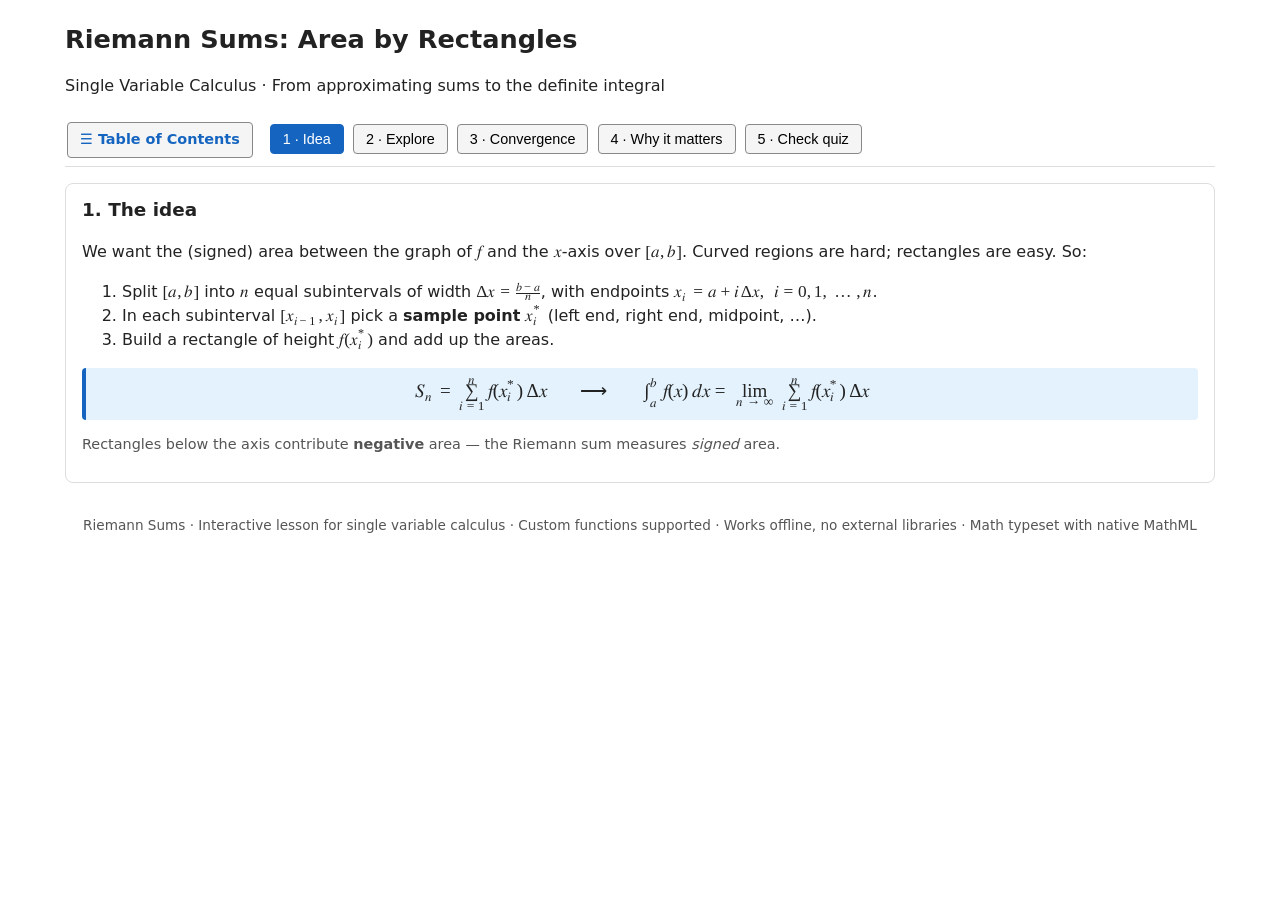
==== RiemannSumV4.html @ b4cc2cf3 "Add files via upload" ====
<!DOCTYPE html>
<html lang="en">
<head>
<meta charset="UTF-8">
<meta name="viewport" content="width=device-width, initial-scale=1">
<title>Riemann Sums – Interactive Lesson</title>
<link rel="stylesheet" href="common.css">
<style>
  /* tab panels */
  section { display: none; }
  section.active { display: block; }
  .grid2 { display: grid; grid-template-columns: 1fr 300px; gap: 16px; }
  @media (max-width: 860px) { .grid2 { grid-template-columns: 1fr; } }
  canvas { width: 100%; display: block; border: 1px solid var(--border); border-radius: 6px; background: #fff; }
  #plot { height: 420px; cursor: crosshair; }
  #conv { height: 280px; }
  .ctl { margin-bottom: 10px; }
  .ctl label { display: block; font-size: 0.85rem; color: var(--muted); margin-bottom: 2px; }
  .ctl input[type=number] { width: 80px; }
  .ctl input[type=range] { width: 100%; }
  .methods label { display: block; font-size: 0.92rem; color: var(--ink); cursor: pointer; }
  table.read { width: 100%; border-collapse: collapse; font-size: 0.92rem; }
  table.read td { padding: 3px 4px; border-bottom: 1px solid #eee; }
  table.read td:last-child { text-align: right; font-family: ui-monospace, Consolas, monospace; }
  .big { font-size: 1.15rem; font-weight: bold; color: var(--accent); }
  #sigma { background: var(--soft); border: 1px dashed var(--border); border-radius: 6px;
           padding: 8px 10px; overflow-x: auto; white-space: nowrap; }
  #sigma div { margin: 4px 0; }
  #sigma .res { color: var(--accent); }
  #tip { position: fixed; pointer-events: none; background: #222; color: #fff; font-size: 0.8rem;
         padding: 5px 8px; border-radius: 4px; display: none; z-index: 20; line-height: 1.35; }
  .formula { background: var(--accent-soft); border-left: 4px solid var(--accent); padding: 10px 12px;
             border-radius: 4px; margin: 8px 0; font-size: 1.1rem; text-align: center; overflow-x: auto; }
  .apps { display: grid; grid-template-columns: repeat(auto-fit, minmax(220px, 1fr)); gap: 10px; }
  .apps div { background: var(--soft); border: 1px solid var(--border); border-radius: 6px; padding: 8px 10px; font-size: 0.92rem; }
  .q { border: 1px solid var(--border); border-radius: 6px; padding: 10px 12px; margin-bottom: 10px; }
  .q p.stem { margin: 0 0 6px; font-weight: 600; }
  .q label { display: block; padding: 4px 6px; border-radius: 4px; cursor: pointer; }
  .q label:hover { background: var(--soft); }
  .q label.right { background: #e8f5e9; }
  .q label.wrong { background: #ffebee; }
  .fb { margin-top: 6px; font-size: 0.9rem; display: none; }
  #score { font-size: 1.1rem; font-weight: bold; }
  .task { background: var(--highlight); padding: 6px 10px; border-radius: 4px; font-size: 0.92rem; margin: 6px 0; }
  .explain { margin-top: 6px; }
  .explain summary { cursor: pointer; color: var(--accent); font-weight: 600; font-size: 0.88rem; }
  .explain[open] { background: #fff; border: 1px solid var(--border); border-radius: 4px; padding: 6px 10px; }
  .explain p { margin: 6px 0; }
  table.mini { border-collapse: collapse; margin: 4px 0; font-size: 0.88rem; }
  table.mini th, table.mini td { border: 1px solid var(--border); padding: 3px 10px; text-align: center; }
  .custom { margin-top: 8px; padding: 8px; border: 1px solid var(--border); border-radius: 6px; background: var(--soft); }
  .custom[hidden] { display: none; }
  .custom .row { display: flex; gap: 6px; }
  #cexpr { flex: 1; min-width: 0; font-family: ui-monospace, Consolas, monospace; font-size: 0.95rem; padding: 4px 6px; }
  .cprev { min-height: 1.8em; margin: 6px 0; overflow-x: auto; }
  .cprev.error { font-size: 0.85rem; }
  .chips { font-size: 0.8rem; color: var(--muted); }
  .chips button { font-size: 0.75rem; padding: 1px 6px; margin: 2px 1px; font-family: ui-monospace, Consolas, monospace; }
  .chelp { font-size: 0.82rem; margin-top: 6px; }
  .chelp summary { cursor: pointer; color: var(--accent); }
  .chelp code { background: #fff; border: 1px solid var(--border); border-radius: 3px; padding: 0 3px; }
  .problem { font-size: 1.02rem; padding: 8px 12px; background: var(--soft); border: 1px solid var(--border); border-radius: 6px; }
  .key { border-left: 5px solid var(--good); background: #f1f8e9; padding: 10px 14px; border-radius: 6px; margin: 10px 0; }
  table.data { border-collapse: collapse; margin: 8px 0; }
  table.data th, table.data td { border: 1px solid var(--border); padding: 4px 12px; text-align: center; }
  table.data th { background: #f5f5f5; font-weight: normal; color: var(--muted); }
  ol.tight li { margin: 6px 0; }
</style>
</head>
<body>

<header>
  <h1>Riemann Sums: Area by Rectangles</h1>
  <p>Single Variable Calculus · From approximating sums to the definite integral</p>
</header>
<nav>
  <a class="toc" href="index.html">☰ Table of Contents</a>
  <button class="active" data-t="idea">1 · Idea</button>
  <button data-t="explore">2 · Explore</button>
  <button data-t="converge">3 · Convergence</button>
  <button data-t="apps">4 · Why it matters</button>
  <button data-t="quiz">5 · Check quiz</button>
</nav>
<main>

<section id="idea" class="active">
  <h2>1. The idea</h2>
  <p>We want the (signed) area between the graph of <math><mi>f</mi></math> and the <math><mi>x</mi></math>-axis over
     <math><mo>[</mo><mi>a</mi><mo>,</mo><mi>b</mi><mo>]</mo></math>.
     Curved regions are hard; rectangles are easy. So:</p>
  <ol>
    <li>Split <math><mo>[</mo><mi>a</mi><mo>,</mo><mi>b</mi><mo>]</mo></math> into <math><mi>n</mi></math> equal subintervals of width
        <math><mi mathvariant="normal">Δ</mi><mi>x</mi><mo>=</mo><mfrac><mrow><mi>b</mi><mo>−</mo><mi>a</mi></mrow><mi>n</mi></mfrac></math>,
        with endpoints
        <math><msub><mi>x</mi><mi>i</mi></msub><mo>=</mo><mi>a</mi><mo>+</mo><mi>i</mi><mspace width="0.1em"/><mi mathvariant="normal">Δ</mi><mi>x</mi><mo>,</mo><mspace width="0.4em"/><mi>i</mi><mo>=</mo><mn>0</mn><mo>,</mo><mn>1</mn><mo>,</mo><mo>…</mo><mo>,</mo><mi>n</mi></math>.</li>
    <li>In each subinterval <math><mo>[</mo><msub><mi>x</mi><mrow><mi>i</mi><mo>−</mo><mn>1</mn></mrow></msub><mo>,</mo><msub><mi>x</mi><mi>i</mi></msub><mo>]</mo></math>
        pick a <b>sample point</b> <math><msubsup><mi>x</mi><mi>i</mi><mo>*</mo></msubsup></math> (left end, right end, midpoint, …).</li>
    <li>Build a rectangle of height <math><mi>f</mi><mo stretchy="false">(</mo><msubsup><mi>x</mi><mi>i</mi><mo>*</mo></msubsup><mo stretchy="false">)</mo></math> and add up the areas.</li>
  </ol>
  <div class="formula">
    <math displaystyle="true">
      <msub><mi>S</mi><mi>n</mi></msub><mo>=</mo>
      <munderover><mo>∑</mo><mrow><mi>i</mi><mo>=</mo><mn>1</mn></mrow><mi>n</mi></munderover>
      <mi>f</mi><mo stretchy="false">(</mo><msubsup><mi>x</mi><mi>i</mi><mo>*</mo></msubsup><mo stretchy="false">)</mo><mspace width="0.17em"/><mi mathvariant="normal">Δ</mi><mi>x</mi>
      <mspace width="1.5em"/><mo>⟶</mo><mspace width="1.5em"/>
      <msubsup><mo>∫</mo><mi>a</mi><mi>b</mi></msubsup><mi>f</mi><mo stretchy="false">(</mo><mi>x</mi><mo stretchy="false">)</mo><mspace width="0.17em"/><mi>d</mi><mi>x</mi>
      <mo>=</mo>
      <munder><mo movablelimits="false">lim</mo><mrow><mi>n</mi><mo>→</mo><mi>∞</mi></mrow></munder>
      <munderover><mo>∑</mo><mrow><mi>i</mi><mo>=</mo><mn>1</mn></mrow><mi>n</mi></munderover>
      <mi>f</mi><mo stretchy="false">(</mo><msubsup><mi>x</mi><mi>i</mi><mo>*</mo></msubsup><mo stretchy="false">)</mo><mspace width="0.17em"/><mi mathvariant="normal">Δ</mi><mi>x</mi>
    </math>
  </div>
  <p class="hint">Rectangles below the axis contribute <b>negative</b> area — the Riemann sum measures <i>signed</i> area.</p>
</section>

<section id="explore">
  <h2>2. Explore</h2>
  <div class="grid2">
    <div>
      <canvas id="plot"></canvas>
      <div class="legend" style="margin-top:6px">
        <span><i class="swatch" style="background:rgba(21,101,192,.35)"></i>positive contribution</span>
        <span><i class="swatch" style="background:rgba(198,40,40,.35)"></i>negative contribution</span>
        <span><i class="swatch" style="background:#6a1b9a;border-radius:50%"></i>sample point <math><msubsup><mi>x</mi><mi>i</mi><mo>*</mo></msubsup></math></span>
        <span class="hint">Hover a rectangle for its details.</span>
      </div>
      <h3>Sum written out</h3>
      <div id="sigma"></div>
    </div>
    <div>
      <div class="ctl">
        <label>Function</label>
        <select id="fn" style="width:100%"></select>
        <div id="custombox" class="custom" hidden>
          <label for="cexpr">Type <math><mi>f</mi><mo stretchy="false">(</mo><mi>x</mi><mo stretchy="false">)</mo></math>, then press Enter or Plot</label>
          <div class="row"><input id="cexpr" type="text" value="e^(-x^2)" spellcheck="false" autocomplete="off"><button id="capply" class="primary">Plot</button></div>
          <div id="cprev" class="cprev"></div>
          <div class="chips">Examples:
            <button data-e="e^(-x^2)">e^(-x^2)</button><button data-e="x sin(x)">x sin(x)</button><button data-e="1/(1+x^2)">1/(1+x^2)</button>
            <button data-e="sqrt(1+x^3)">sqrt(1+x^3)</button><button data-e="|x-1|">|x-1|</button><button data-e="sin(5x)">sin(5x)</button><button data-e="ln(x)">ln(x)</button>
          </div>
          <details class="chelp"><summary>What can I type?</summary>
            <p>Operations <code>+ - * / ^</code> and brackets. Multiplication can be implied: <code>2x</code>, <code>3sin(x)</code>, <code>(x+1)(x-1)</code>.</p>
            <p>Functions (always with brackets): <code>sin cos tan sec csc cot asin acos atan sinh cosh tanh exp sqrt cbrt abs</code>,
               <code>ln</code> (natural log), <code>log</code> (base 10). <code>|x|</code> also works. Constants <code>pi</code> and <code>e</code>.</p>
            <p>For a custom function the exact value is replaced by a high-accuracy <b>numerical reference</b>. For <code>e^(-x^2)</code> no antiderivative formula exists at all, which is exactly when numerical sums are essential.</p>
          </details>
        </div>
      </div>
      <div class="ctl" style="display:flex;gap:10px">
        <div><label><math><mi>a</mi></math></label><input type="number" id="a" step="0.5"></div>
        <div><label><math><mi>b</mi></math></label><input type="number" id="b" step="0.5"></div>
      </div>
      <div class="ctl">
        <label>Number of subintervals <math><mi>n</mi><mo>=</mo></math> <b id="nval">4</b></label>
        <input type="range" id="n" min="1" max="100" value="4">
        <div>
          <button id="nminus">−1</button><button id="nplus">+1</button>
          <button id="ndouble">×2</button><button id="anim" class="primary">▶ Animate</button>
        </div>
      </div>
      <div class="ctl methods">
        <label style="color:var(--muted);font-size:.85rem">Sample point rule</label>
        <label><input type="radio" name="m" value="L" checked> Left endpoint (<math><msub><mi>L</mi><mi>n</mi></msub></math>)</label>
        <label><input type="radio" name="m" value="R"> Right endpoint (<math><msub><mi>R</mi><mi>n</mi></msub></math>)</label>
        <label><input type="radio" name="m" value="M"> Midpoint (<math><msub><mi>M</mi><mi>n</mi></msub></math>)</label>
        <label><input type="radio" name="m" value="rand"> Random point <button id="reroll" style="font-size:.75rem;padding:1px 6px">re-roll</button></label>
        <label><input type="radio" name="m" value="T"> Trapezoid (<math><msub><mi>T</mi><mi>n</mi></msub></math>)</label>
      </div>
      <table class="read">
        <tr><td><math><mi mathvariant="normal">Δ</mi><mi>x</mi></math></td><td id="rdx"></td></tr>
        <tr><td>Riemann sum <math><msub><mi>S</mi><mi>n</mi></msub></math></td><td id="rs" class="big"></td></tr>
        <tr><td id="lex">Exact <math><msubsup><mo>∫</mo><mi>a</mi><mi>b</mi></msubsup><mi>f</mi><mo stretchy="false">(</mo><mi>x</mi><mo stretchy="false">)</mo><mspace width="0.17em"/><mi>d</mi><mi>x</mi></math></td><td id="rex"></td></tr>
        <tr><td id="lerr">Error <math><msub><mi>S</mi><mi>n</mi></msub><mo>−</mo><mtext>exact</mtext></math></td><td id="rerr"></td></tr>
        <tr><td>Relative error</td><td id="rrel"></td></tr>
      </table>
      <p id="warn" class="error" style="font-size:.85rem"></p>
      <p id="dwarn" style="font-size:.85rem;color:var(--bad)"></p>
    </div>
  </div>
  <h3>Try these <button id="toggleEx" style="font-size:.8rem;margin-left:8px">Show all explanations</button></h3>
  <p class="hint">Try each one in the explorer first, then open the explanation to check your reasoning.</p>
  <div class="task">① <math><mi>f</mi><mo stretchy="false">(</mo><mi>x</mi><mo stretchy="false">)</mo><mo>=</mo><msup><mi>x</mi><mn>2</mn></msup></math> on
    <math><mo>[</mo><mn>0</mn><mo>,</mo><mn>2</mn><mo>]</mo></math>: compare
    <math><msub><mi>L</mi><mn>4</mn></msub></math> and <math><msub><mi>R</mi><mn>4</mn></msub></math>.
    Which overestimates? Why does it depend on <math><mi>f</mi></math> being increasing?
    <details class="explain"><summary>Show explanation</summary>
      <p>With <math><mi mathvariant="normal">Δ</mi><mi>x</mi><mo>=</mo><mn>0.5</mn></math>:
        <math><msub><mi>L</mi><mn>4</mn></msub><mo>=</mo><mn>0.5</mn><mo>·</mo><mo stretchy="false">(</mo><mn>0</mn><mo>+</mo><mn>0.25</mn><mo>+</mo><mn>1</mn><mo>+</mo><mn>2.25</mn><mo stretchy="false">)</mo><mo>=</mo><mn>1.75</mn></math> and
        <math><msub><mi>R</mi><mn>4</mn></msub><mo>=</mo><mn>0.5</mn><mo>·</mo><mo stretchy="false">(</mo><mn>0.25</mn><mo>+</mo><mn>1</mn><mo>+</mo><mn>2.25</mn><mo>+</mo><mn>4</mn><mo stretchy="false">)</mo><mo>=</mo><mn>3.75</mn></math>,
        while the exact area is <math><mfrac><mn>8</mn><mn>3</mn></mfrac><mo>≈</mo><mn>2.667</mn></math>.
        So <math><msub><mi>L</mi><mn>4</mn></msub></math> underestimates and <math><msub><mi>R</mi><mn>4</mn></msub></math> overestimates.</p>
      <p>Because <math><mi>f</mi></math> is increasing, the left endpoint gives the <i>smallest</i> value on each subinterval and the right endpoint the <i>largest</i>.
        Every left rectangle lies under the curve and every right rectangle reaches above it. For a decreasing function the roles swap.
        If <math><mi>f</mi></math> goes up and down, neither rule is guaranteed to over- or underestimate.</p>
    </details>
  </div>
  <div class="task">② Switch to <math><mi>sin</mi><mo>⁡</mo><mspace width="0.17em"/><mi>x</mi></math> on
    <math><mo>[</mo><mn>0</mn><mo>,</mo><mn>2</mn><mi>π</mi><mo>]</mo></math>. Why is the sum so close to 0 even with large rectangles?
    <details class="explain"><summary>Show explanation</summary>
      <p>On <math><mo>[</mo><mn>0</mn><mo>,</mo><mi>π</mi><mo>]</mo></math> the graph is above the axis; on <math><mo>[</mo><mi>π</mi><mo>,</mo><mn>2</mn><mi>π</mi><mo>]</mo></math> it is the mirror image below the axis.
        Each positive (blue) rectangle is matched by a negative (red) rectangle of the same size, so they cancel.</p>
      <p>The sum is (up to rounding) exactly 0 for every <math><mi>n</mi></math>, and so is the exact integral:
        <math><msubsup><mo>∫</mo><mn>0</mn><mrow><mn>2</mn><mi>π</mi></mrow></msubsup><mi>sin</mi><mo>⁡</mo><mspace width="0.17em"/><mi>x</mi><mspace width="0.17em"/><mi>d</mi><mi>x</mi><mo>=</mo><mn>0</mn></math>.
        This is <i>signed</i> area. The total geometric area, counting both humps as positive, is 4.</p>
    </details>
  </div>
  <div class="task">③ Choose any function and note the error at <math><mi>n</mi><mo>=</mo><mn>10</mn></math> and
    <math><mi>n</mi><mo>=</mo><mn>20</mn></math> for Left vs Midpoint. What happens to each error when <math><mi>n</mi></math> doubles?
    <details class="explain"><summary>Show explanation</summary>
      <p>Example with <math><msup><mi>x</mi><mn>2</mn></msup></math> on <math><mo>[</mo><mn>0</mn><mo>,</mo><mn>2</mn><mo>]</mo></math>:</p>
      <table class="mini">
        <tr><th></th><th><math><mi>n</mi><mo>=</mo><mn>10</mn></math></th><th><math><mi>n</mi><mo>=</mo><mn>20</mn></math></th><th>ratio</th></tr>
        <tr><td>Left error</td><td>−0.3867</td><td>−0.1967</td><td>≈ 2</td></tr>
        <tr><td>Midpoint error</td><td>−0.00667</td><td>−0.00167</td><td>≈ 4</td></tr>
      </table>
      <p>Doubling <math><mi>n</mi></math> roughly <b>halves</b> the Left error but <b>quarters</b> the Midpoint error.
        Left/Right errors behave like <math><mfrac><mi>C</mi><mi>n</mi></mfrac></math>; Midpoint errors behave like <math><mfrac><mi>C</mi><msup><mi>n</mi><mn>2</mn></msup></mfrac></math>.
        The midpoint wins because, on each small piece, the part of the rectangle that sits above the curve almost cancels the part that sits below it.
        The <b>Convergence</b> tab shows this as the slopes −1 and −2 on the log–log plot.</p>
    </details>
  </div>
</section>

<section id="converge">
  <h2>3. How fast do the sums converge?</h2>
  <p>Log–log plot of <math><mo>|</mo><msub><mi>S</mi><mi>n</mi></msub><mo>−</mo><mtext>exact</mtext><mo>|</mo></math>
     against <math><mi>n</mi></math> (<math><mi>n</mi><mo>=</mo><mn>1</mn><mo>,</mo><mo>…</mo><mo>,</mo><mn>100</mn></math>) for the current function and interval.
     A straight line of slope <math><mo>−</mo><mi>p</mi></math> means the error behaves like
     <math><mi>C</mi><mo>/</mo><msup><mi>n</mi><mi>p</mi></msup></math>.</p>
  <p class="task">💡 This plot uses the function and interval chosen in the
     <a href="#" id="toExplore">Explore</a> tab. Change them there (e.g. try <math><msqrt><mi>x</mi></msqrt></math> on
     <math><mo>[</mo><mn>0</mn><mo>,</mo><mn>4</mn><mo>]</mo></math> or <math><mi>sin</mi><mo>⁡</mo><mspace width="0.17em"/><mi>x</mi></math> on
     <math><mo>[</mo><mn>0</mn><mo>,</mo><mn>2</mn><mi>π</mi><mo>]</mo></math>), or type your own function with <b>Custom…</b>, and come back to see how the convergence behaviour changes.</p>
  <canvas id="conv"></canvas>
  <div class="legend" style="margin-top:6px">
    <span><i class="swatch" style="background:#1565c0"></i>Left</span>
    <span><i class="swatch" style="background:#ef6c00"></i>Right</span>
    <span><i class="swatch" style="background:#2e7d32"></i>Midpoint</span>
    <span><i class="swatch" style="background:#6a1b9a"></i>Trapezoid</span>
    <span class="hint">Dashed grey line marks your current <math><mi>n</mi></math>.</span>
  </div>
  <p class="hint">Observation: Left/Right errors shrink like <math><mn>1</mn><mo>/</mo><mi>n</mi></math> (double <math><mi>n</mi></math> → error halves);
     Midpoint/Trapezoid shrink like <math><mn>1</mn><mo>/</mo><msup><mi>n</mi><mn>2</mn></msup></math> (double <math><mi>n</mi></math> → error ÷ 4) for smooth functions.
     This is why numerical software never uses plain left sums.</p>
</section>

<section id="apps">
  <h2>4. Why it matters in your field</h2>
  <div class="apps">
    <div><b>Computer science / AI</b><br>Numerical integration in code is literally a Riemann sum loop. Expected values, loss over continuous data, and rendering (light integrated over a pixel) all rely on it.</div>
    <div><b>Architecture &amp; design</b><br>Area of an irregular floor plate or façade from measured offsets: slice into strips, add up strip areas.</div>
    <div><b>Engineering</b><br>Distance from sampled velocity data, work from a force sensor, total energy from a power meter reading every second.</div>
    <div><b>Economics &amp; social sciences</b><br>Consumer surplus, total revenue from a marginal revenue curve, and the Gini coefficient (area under a Lorenz curve).</div>
  </div>

  <h3 style="margin-top:22px">Worked example (engineering): distance from sensor data</h3>
  <p class="problem">A delivery drone's GPS drops out during take-off, but its airspeed sensor logs the speed every 2 seconds.
    Estimate how far the drone travelled in the first 10 seconds, and say how sure you can be.</p>
  <table class="data"><tr><th><math><mi>t</mi></math> (s)</th><td><math><mn>0</mn></math></td><td><math><mn>2</mn></math></td><td><math><mn>4</mn></math></td><td><math><mn>6</mn></math></td><td><math><mn>8</mn></math></td><td><math><mn>10</mn></math></td></tr><tr><th><math><mi>v</mi><mo stretchy="false">(</mo><mi>t</mi><mo stretchy="false">)</mo></math> (m/s)</th><td><math><mn>0</mn></math></td><td><math><mn>6</mn></math></td><td><math><mn>10</mn></math></td><td><math><mn>12</mn></math></td><td><math><mn>13</mn></math></td><td><math><mn>13.5</mn></math></td></tr></table>
  <ol class="tight">
    <li><b>Set up.</b> Distance is the area under the speed graph: <math><mi>d</mi><mo>=</mo><msubsup><mo>∫</mo><mn>0</mn><mn>10</mn></msubsup><mi>v</mi><mo stretchy="false">(</mo><mi>t</mi><mo stretchy="false">)</mo><mspace width="0.17em"/><mi>d</mi><mi>t</mi></math>.
      Units check: <math><mtext>m/s</mtext><mo>×</mo><mtext>s</mtext><mo>=</mo><mtext>m</mtext></math>.
      There is no formula for <math><mi>v</mi></math>, only six readings, so a Riemann sum is the <i>only</i> way to compute it.
      With <math><mi>n</mi><mo>=</mo><mn>5</mn></math> subintervals, <math><mi mathvariant="normal">Δ</mi><mi>t</mi><mo>=</mo><mfrac><mrow><mn>10</mn><mo>−</mo><mn>0</mn></mrow><mn>5</mn></mfrac><mo>=</mo><mn>2</mn><mspace width="0.25em"/><mtext>s</mtext></math>.</li>
    <li><b>Left sum</b> (speed at the start of each 2-second interval):
      <math><msub><mi>L</mi><mn>5</mn></msub><mo>=</mo><mn>2</mn><mo>·</mo><mo stretchy="false">(</mo><mn>0</mn><mo>+</mo><mn>6</mn><mo>+</mo><mn>10</mn><mo>+</mo><mn>12</mn><mo>+</mo><mn>13</mn><mo stretchy="false">)</mo><mo>=</mo><mn>2</mn><mo>·</mo><mn>41</mn><mo>=</mo><mn>82</mn><mspace width="0.25em"/><mtext>m</mtext></math>.</li>
    <li><b>Right sum</b> (speed at the end of each interval):
      <math><msub><mi>R</mi><mn>5</mn></msub><mo>=</mo><mn>2</mn><mo>·</mo><mo stretchy="false">(</mo><mn>6</mn><mo>+</mo><mn>10</mn><mo>+</mo><mn>12</mn><mo>+</mo><mn>13</mn><mo>+</mo><mn>13.5</mn><mo stretchy="false">)</mo><mo>=</mo><mn>2</mn><mo>·</mo><mn>54.5</mn><mo>=</mo><mn>109</mn><mspace width="0.25em"/><mtext>m</mtext></math>.</li>
    <li><b>Trapezoid</b> (the average of the two):
      <math><msub><mi>T</mi><mn>5</mn></msub><mo>=</mo><mfrac><mrow><msub><mi>L</mi><mn>5</mn></msub><mo>+</mo><msub><mi>R</mi><mn>5</mn></msub></mrow><mn>2</mn></mfrac><mo>=</mo><mfrac><mrow><mn>82</mn><mo>+</mo><mn>109</mn></mrow><mn>2</mn></mfrac><mo>=</mo><mn>95.5</mn><mspace width="0.25em"/><mtext>m</mtext></math>.</li>
    <li><b>Interpret.</b> The speed never decreases, so each left rectangle sits under the graph and each right rectangle sits above it
      (task ① in the Explore tab). Therefore <math><mn>82</mn><mspace width="0.25em"/><mtext>m</mtext><mo>≤</mo><mi>d</mi><mo>≤</mo><mn>109</mn><mspace width="0.25em"/><mtext>m</mtext></math> is <b>guaranteed</b>, and the best single estimate is about <b>95.5 m</b>.</li>
  </ol>
  <div class="key"><b>How many readings do you need?</b> For an increasing function, all the middle terms cancel in
    <math><msub><mi>R</mi><mn>5</mn></msub><mo>−</mo><msub><mi>L</mi><mn>5</mn></msub></math>, leaving
    <math><msub><mi>R</mi><mi>n</mi></msub><mo>−</mo><msub><mi>L</mi><mi>n</mi></msub><mo>=</mo><mi mathvariant="normal">Δ</mi><mi>t</mi><mo>·</mo><mrow><mo stretchy="false">[</mo><mi>v</mi><mo stretchy="false">(</mo><mi>b</mi><mo stretchy="false">)</mo><mo>−</mo><mi>v</mi><mo stretchy="false">(</mo><mi>a</mi><mo stretchy="false">)</mo><mo stretchy="false">]</mo></mrow></math>.
    Here the gap is <math><mn>2</mn><mo>·</mo><mo stretchy="false">(</mo><mn>13.5</mn><mo>−</mo><mn>0</mn><mo stretchy="false">)</mo><mo>=</mo><mn>27</mn><mspace width="0.25em"/><mtext>m</mtext></math>.
    Logging every 1 s halves it to 13.5 m. To pin the distance down to within 1 m you need
    <math><mi mathvariant="normal">Δ</mi><mi>t</mi><mo>·</mo><mn>13.5</mn><mo>≤</mo><mn>1</mn></math>, i.e. <math><mi mathvariant="normal">Δ</mi><mi>t</mi><mo>≤</mo><mn>0.074</mn><mspace width="0.25em"/><mtext>s</mtext></math>: about 14 readings per second.
    This is how engineers choose a sensor's sampling rate: decide the accuracy you need, then work backwards to <math><mi mathvariant="normal">Δ</mi><mi>t</mi></math>.</div>
</section>

<section id="quiz">
  <h2>5. Check quiz</h2>
  <p class="hint">Six quick questions. Pick an answer for each, then press <b>Check answers</b>. The concepts stay the same, but the numbers and scenarios change with every <b>New questions</b> or page reload.</p>
  <div id="quizbox"></div>
  <button class="primary" id="check">Check answers</button>
  <button id="reset">Try again</button>
  <button id="newq">New questions</button>
  <span id="score" style="margin-left:10px"></span>
</section>

</main>
<footer>Riemann Sums · Interactive lesson for single variable calculus · Custom functions supported · Works offline, no external libraries · Math typeset with native MathML</footer>
<div id="tip"></div>

<script>
// ---------- MathML helpers ----------
const m    = s => `<math>${s}</math>`;
const md   = s => `<math displaystyle="true">${s}</math>`;
const mi   = s => `<mi>${s}</mi>`;
const mn   = s => `<mn>${s}</mn>`;
const mo   = s => "()[]|".includes(s) ? `<mo stretchy="false">${s}</mo>` : `<mo>${s}</mo>`;
const moS  = s => `<mo>${s}</mo>`;   // stretchy, for brackets around fractions
const row  = (...a) => `<mrow>${a.join("")}</mrow>`;
const sub  = (b, s) => `<msub>${b}${s}</msub>`;
const sup  = (b, s) => `<msup>${b}${s}</msup>`;
const frac = (a, b) => `<mfrac>${a}${b}</mfrac>`;
const sp   = `<mspace width="0.17em"/>`;
const DX   = `<mi mathvariant="normal">Δ</mi><mi>x</mi>`;
const ivl  = (a, b) => row(mo("["), a, mo(","), b, mo("]"));
const integ = (a, b, f) => `<msubsup><mo>∫</mo>${a}${b}</msubsup>${f}${sp}<mi>d</mi><mi>x</mi>`;
const sumTo = top => `<munderover><mo>∑</mo>${row(mi("i"), mo("="), mn(1))}${top}</munderover>`;
const fof  = arg => row(mi("f"), mo("("), arg, mo(")"));

// ---------- Functions ----------
const FUNCS = {
  sq:   { label: "f(x) = x²",        f: x => x*x,            F: x => x**3/3,              a: 0, b: 2 },
  x3:   { label: "f(x) = x³",        f: x => x**3,           F: x => x**4/4,              a: -1, b: 2 },
  cube: { label: "f(x) = x³ − 3x",   f: x => x**3 - 3*x,     F: x => x**4/4 - 1.5*x*x,    a: -1, b: 2.5 },
  sin:  { label: "f(x) = sin x",     f: Math.sin,            F: x => -Math.cos(x),        a: 0, b: +(2*Math.PI).toFixed(4) },
  exp:  { label: "f(x) = eˣ",        f: Math.exp,            F: Math.exp,                 a: 0, b: 1 },
  sqrt: { label: "f(x) = √x",        f: Math.sqrt,           F: x => (2/3)*x**1.5,        a: 0, b: 4, dmin: 0 },
  inv:  { label: "f(x) = 1/x",       f: x => 1/x,            F: Math.log,                 a: 1, b: 4, dmin: 0.05 },
  bump: { label: "f(x) = 4 − x²",    f: x => 4 - x*x,        F: x => 4*x - x**3/3,        a: -2, b: 3 },
  quad: { label: "f(x) = 0.1x² + 0.1x − 0.2", f: x => 0.1*x*x + 0.1*x - 0.2, F: x => 0.1*x**3/3 + 0.05*x*x - 0.2*x, a: -3, b: 2 },
  custom: { label: "Custom… (type your own f)", f: x => NaN, F: null, custom: true, src: "" },
};

// ---------- Custom functions: a small safe parser (no eval) ----------
// Grammar:  expr = term (± term)* ;  term = unary ((*|/|implicit) power)* ;
//           unary = (±) unary | power ;  power = atom (^ unary)? ;  atom = number | x | pi | e | f(expr) | (expr) | |expr|
const FN_IMPL = {
  sin: Math.sin, cos: Math.cos, tan: Math.tan, sec: x => 1/Math.cos(x), csc: x => 1/Math.sin(x), cot: x => Math.cos(x)/Math.sin(x),
  asin: Math.asin, acos: Math.acos, atan: Math.atan, sinh: Math.sinh, cosh: Math.cosh, tanh: Math.tanh,
  sqrt: Math.sqrt, cbrt: Math.cbrt, exp: Math.exp, abs: Math.abs, ln: Math.log, log: Math.log10,
};
const NAMES = [...Object.keys(FN_IMPL), "pi", "x", "e"].sort((p, q) => q.length - p.length);   // longest match first

function tokenize(src) {
  const s = src.toLowerCase().replace(/[−–]/g, "-").replace(/[×·]/g, "*").replace(/÷/g, "/").replace(/\*\*/g, "^").replace(/π/g, "pi");
  const toks = []; let i = 0;
  while (i < s.length) {
    const c = s[i];
    if (/\s/.test(c)) { i++; continue; }
    const num = /^(\d+\.?\d*|\.\d+)/.exec(s.slice(i));
    if (num) { toks.push({ t: "num", v: num[1] }); i += num[1].length; continue; }
    if (/[a-z]/.test(c)) {
      const name = NAMES.find(nm => s.startsWith(nm, i));
      if (!name) throw new Error(`Unknown name “${/^[a-z]+/.exec(s.slice(i))[0]}”. Use x as the variable (see “What can I type?”).`);
      toks.push({ t: "name", v: name }); i += name.length; continue;
    }
    if ("+-*/^()|".includes(c)) { toks.push({ t: c }); i++; continue; }
    if (c === "[" || c === "{") { toks.push({ t: "(" }); i++; continue; }
    if (c === "]" || c === "}") { toks.push({ t: ")" }); i++; continue; }
    throw new Error(`Unexpected character “${c}”.`);
  }
  return toks;
}

function parseExpr(src) {
  const toks = tokenize(src); let p = 0, absDepth = 0;
  if (!toks.length) throw new Error("Type a function of x, e.g. x^2 + 1.");
  const peek = () => toks[p], next = () => toks[p++];
  const stray = k => k.t === ")" ? "There is a “)” without a matching “(”." : `Unexpected “${k.t}”.`;
  const expect = t => { const k = next(); if (!k || k.t !== t) throw new Error(t === ")" ? "Missing a closing bracket “)”." : "Missing a closing bar “|”."); };
  const startsFactor = k => k && (k.t === "num" || k.t === "name" || k.t === "(" || (k.t === "|" && absDepth === 0));
  function expr() { let n = term(); while (peek() && (peek().t === "+" || peek().t === "-")) { const op = next().t; n = { t: "bin", op, a: n, b: term() }; } return n; }
  function term() {
    let n = unary();
    for (;;) {
      const k = peek();
      if (k && (k.t === "*" || k.t === "/")) { next(); n = { t: "bin", op: k.t, a: n, b: unary() }; }
      else if (startsFactor(k)) n = { t: "bin", op: "*", a: n, b: power() };      // implicit: 2x, 3sin(x), (x+1)(x−1)
      else return n;
    }
  }
  function unary() { const k = peek(); if (k && (k.t === "-" || k.t === "+")) { next(); const a = unary(); return k.t === "-" ? { t: "neg", a } : a; } return power(); }
  function power() { const base = atom(); if (peek() && peek().t === "^") { next(); return { t: "bin", op: "^", a: base, b: unary() }; } return base; }
  function atom() {
    const k = next();
    if (!k) throw new Error("The expression ends too early.");
    if (k.t === "num") return { t: "num", v: k.v };
    if (k.t === "(") { const n = expr(); expect(")"); return n; }
    if (k.t === "|") { absDepth++; const n = expr(); absDepth--; expect("|"); return { t: "fn", name: "abs", a: n }; }
    if (k.t === "name") {
      if (k.v === "x") return { t: "x" };
      if (k.v === "pi" || k.v === "e") return { t: "const", v: k.v };
      if (!peek() || peek().t !== "(") throw new Error(`Put brackets after ${k.v}: write ${k.v}(x), not ${k.v} x.`);
      next(); const n = expr(); expect(")"); return { t: "fn", name: k.v, a: n };
    }
    throw new Error(stray(k));
  }
  const tree = expr();
  if (p < toks.length) throw new Error(stray(toks[p]));
  return tree;
}

// real power: allows odd roots of negatives, e.g. x^(1/3), x^(2/3) for x < 0
function rpow(u, v) {
  if (u >= 0 || Number.isInteger(v)) return Math.pow(u, v);
  for (let q = 3; q <= 15; q += 2) { const pp = Math.round(v * q); if (Math.abs(v * q - pp) < 1e-9) return (pp % 2 ? -1 : 1) * Math.pow(-u, v); }
  return NaN;
}
function compile(n) {
  switch (n.t) {
    case "num": { const v = parseFloat(n.v); return () => v; }
    case "x": return x => x;
    case "const": { const v = n.v === "pi" ? Math.PI : Math.E; return () => v; }
    case "neg": { const a = compile(n.a); return x => -a(x); }
    case "fn": { const a = compile(n.a), g = FN_IMPL[n.name]; return x => g(a(x)); }
  }
  const a = compile(n.a), b = compile(n.b);
  switch (n.op) {
    case "+": return x => a(x) + b(x);
    case "-": return x => a(x) - b(x);
    case "*": return x => a(x) * b(x);
    case "/": return x => a(x) / b(x);
    default:  return x => rpow(a(x), b(x));
  }
}

// syntax tree → MathML  (p = precedence: 1 ±, 2 unary −, 3 ×, 3.5 "sin x", 4 power, 5 atomic)
const IT = "<mo>&#x2062;</mo>", par = s => row(moS("("), s, moS(")"));
function toM(n) {
  switch (n.t) {
    case "num": return { s: mn(n.v), p: 5, num: true };
    case "x": return { s: mi("x"), p: 5 };
    case "const": return { s: mi(n.v === "pi" ? "π" : "e"), p: 5 };
    case "neg": { const a = toM(n.a); return { s: mo("−") + (a.p <= 2 ? par(a.s) : a.s), p: 2 }; }
    case "fn": {
      const a = toM(n.a);
      if (n.name === "sqrt") return { s: `<msqrt>${a.s}</msqrt>`, p: 5 };
      if (n.name === "cbrt") return { s: `<mroot>${row(a.s)}${mn(3)}</mroot>`, p: 5 };
      if (n.name === "abs") return { s: row(moS("|"), a.s, moS("|")), p: 5, abs: true };
      if (n.name === "exp") return { s: sup(mi("e"), row(a.s)), p: 4 };
      const head = n.name === "log" ? sub(mi("log"), mn(10)) : mi(n.name);
      const simple = n.a.t === "x" || n.a.t === "num" || n.a.t === "const";
      return { s: row(head, mo("⁡"), simple ? sp + a.s : par(a.s)), p: simple ? 3.5 : 5 };
    }
  }
  const a = toM(n.a), b = toM(n.b);
  if (n.op === "+" || n.op === "-") return { s: a.s + mo(n.op === "-" ? "−" : "+") + (b.p <= 2 ? par(b.s) : b.s), p: 1 };
  if (n.op === "/") return { s: frac(row(a.s), row(b.s)), p: 5, frac: true };
  if (n.op === "^") {
    const bare = ["num", "x", "const"].includes(n.a.t) || a.abs;
    return { s: sup(bare ? a.s : par(a.s), row(b.s)), p: 4, num: n.a.t === "num" };
  }
  if (n.a.t === "neg") return { s: mo("−") + toM({ t: "bin", op: "*", a: n.a.a, b: n.b }).s, p: 2 };   // −2x, not (−2)x
  const as = a.p < 3 ? par(a.s) : a.s, bs = b.p < 3 ? par(b.s) : b.s;
  const dot = (b.num && b.p >= 3) || a.p === 3.5 || (a.frac && b.frac);
  return { s: as + (dot ? mo("·") : IT) + bs, p: 3, num: a.num && a.p >= 3 };
}

// ---------- Exact value, or a numerical reference for custom functions ----------
function refIntegral(f, a, b) {                      // adaptive Simpson on 64 panels, ~10–12 digits for smooth f
  let evals = 0; const cap = 2e6, g = x => { evals++; return f(x); };
  function asr(a, b, fa, fm, fb, whole, eps, depth) {
    const c = (a+b)/2, l = (a+c)/2, r = (c+b)/2, fl = g(l), fr = g(r);
    const left = (c-a)/6*(fa + 4*fl + fm), right = (b-c)/6*(fm + 4*fr + fb), d = left + right - whole;
    if (depth <= 0 || evals > cap || Math.abs(d) <= 15*eps) return left + right + d/15;
    return asr(a, c, fa, fl, fm, left, eps/2, depth-1) + asr(c, b, fm, fr, fb, right, eps/2, depth-1);
  }
  const P = 64, h = (b-a)/P; let s = 0, scale = 0;
  for (let i = 0; i <= P; i++) scale = Math.max(scale, Math.abs(f(a + i*h)));
  const eps = 1e-12 * Math.max(1, scale*(b-a)) / P;
  for (let i = 0; i < P; i++) {
    const x0 = a + i*h, x1 = x0 + h, f0 = g(x0), f1 = g(x1), fm = g((x0+x1)/2);
    s += asr(x0, x1, f0, fm, f1, h/6*(f0 + 4*fm + f1), eps, 40);
  }
  return s;
}
// is f undefined or unbounded somewhere on [a, b]?  (returns {x} or null)
function domainIssue(f, a, b) {
  let M1 = 0, M2 = 0, xAt = a;
  const bad = y => !isFinite(y) || Math.abs(y) > 1e10;
  for (let i = 0; i <= 1000; i++) { const x = a + (b-a)*i/1000, y = f(x); if (bad(y)) return { x }; M1 = Math.max(M1, Math.abs(y)); }
  for (let i = 0; i < 4000; i++) { const x = a + (b-a)*(i+0.37)/4000, y = f(x); if (bad(y)) return { x }; if (Math.abs(y) > M2) { M2 = Math.abs(y); xAt = x; } }
  if (M2 > 2.5*M1 && M2 > 100) return { x: xAt };     // values keep growing as the grid gets finer → vertical asymptote
  return null;
}
let cacheKey = null, cacheVal = NaN, cacheIss = null;
function analyse() {
  const F = FUNCS[state.fn], key = (F.custom ? "c:" + F.src : state.fn) + "|" + state.a + "|" + state.b;
  if (key === cacheKey) return;
  cacheKey = key; cacheIss = domainIssue(F.f, state.a, state.b);
  cacheVal = cacheIss ? NaN : F.F ? F.F(state.b) - F.F(state.a) : refIntegral(F.f, state.a, state.b);
}
const exactVal = () => { analyse(); return cacheVal; };
const issue = () => { analyse(); return cacheIss; };

const $ = id => document.getElementById(id);
const fnSel = $("fn");
for (const k in FUNCS) { const o = document.createElement("option"); o.value = k; o.textContent = FUNCS[k].label; fnSel.appendChild(o); }

let state = { fn: "sq", a: 0, b: 2, n: 4, m: "L" };
let randFrac = [];
function reroll() { randFrac = Array.from({ length: 1000 }, () => Math.random()); }
reroll();

function fmt(v, d = 5) {
  if (!isFinite(v)) return "—";
  if (Math.abs(v) < 1e-12) v = 0;            // hide floating-point noise such as 5.55e-17
  if (v !== 0 && (Math.abs(v) < 1e-4 || Math.abs(v) >= 1e6)) return v.toExponential(3);
  return (+v.toFixed(d)).toString();
}
// number as MathML (proper minus sign, ×10^k for scientific notation)
function mnum(v, d = 4) {
  const t = fmt(v, d);
  if (t === "—") return "<mtext>—</mtext>";
  const neg = t.startsWith("-"), body = neg ? t.slice(1) : t;
  let out;
  if (body.includes("e")) {
    const [man, e] = body.split("e"), k = parseInt(e, 10);
    out = mn(man) + mo("×") + sup(mn(10), k < 0 ? row(mo("−"), mn(-k)) : mn(k));
  } else out = mn(body);
  return neg ? row(mo("−"), out) : row(out);
}
const term = v => v < 0 ? row(mo("("), mnum(v), mo(")")) : mnum(v);

// sample point & height for subinterval i under rule m
function pieceInfo(f, a, dx, i, m) {
  const xl = a + i*dx, xr = xl + dx;
  if (m === "L") return { xs: xl, h: f(xl) };
  if (m === "R") return { xs: xr, h: f(xr) };
  if (m === "M") return { xs: (xl+xr)/2, h: f((xl+xr)/2) };
  if (m === "rand") { const x = xl + randFrac[i % randFrac.length]*dx; return { xs: x, h: f(x) }; }
  return { xs: null, h: (f(xl)+f(xr))/2 }; // trapezoid
}

function riemann(f, a, b, n, m) {
  const dx = (b-a)/n; let s = 0;
  for (let i = 0; i < n; i++) s += pieceInfo(f, a, dx, i, m).h * dx;
  return s;
}

// ---------- Canvas helpers ----------
function setupCanvas(c) {
  const r = window.devicePixelRatio || 1, w = c.clientWidth, h = c.clientHeight;
  c.width = w*r; c.height = h*r;
  const ctx = c.getContext("2d"); ctx.setTransform(r, 0, 0, r, 0, 0);
  return { ctx, w, h };
}
function niceStep(range) {
  const raw = range/8, p = Math.pow(10, Math.floor(Math.log10(raw))), mm = raw/p;
  return (mm < 1.5 ? 1 : mm < 3.5 ? 2 : mm < 7.5 ? 5 : 10) * p;
}

let view = null, rects = [];

function drawPlot() {
  const c = $("plot"), { ctx, w, h } = setupCanvas(c);
  const F = FUNCS[state.fn], f = F.f, { a, b, n, m } = state;
  const pad = 0.12*(b-a);
  let xmin = a - pad, xmax = b + pad;
  if (F.dmin !== undefined) xmin = Math.max(xmin, F.dmin);
  let ymin = 0, ymax = 0;
  const ys = [];
  for (let k = 0; k <= 600; k++) { const y = f(xmin + (xmax-xmin)*k/600); if (isFinite(y) && Math.abs(y) < 1e10) ys.push(y); }
  if (ys.length) {
    ys.sort((p, q) => p - q);
    let lo = ys[0], hi = ys[ys.length-1];
    const q1 = ys[Math.floor(0.03*(ys.length-1))], q2 = ys[Math.ceil(0.97*(ys.length-1))];
    if (q2 > q1 && hi - lo > 15*(q2 - q1)) { lo = q1 - 0.6*(q2-q1); hi = q2 + 0.6*(q2-q1); }   // a spike (asymptote): zoom to the bulk
    ymin = Math.min(0, lo); ymax = Math.max(0, hi);
  }
  const yp = 0.1*(ymax-ymin || 1); ymin -= yp; ymax += yp;
  const L = 44, Rm = 12, T = 12, B = 28;
  const X = x => L + (x-xmin)/(xmax-xmin)*(w-L-Rm);
  const Y = y => T + (ymax-y)/(ymax-ymin)*(h-T-B);
  view = { X, Y, xmin, xmax, L, Rm, w };

  ctx.font = "11px system-ui"; ctx.fillStyle = "#777"; ctx.strokeStyle = "#eee"; ctx.lineWidth = 1;
  const sx = niceStep(xmax-xmin), sy = niceStep(ymax-ymin);
  for (let x = Math.ceil(xmin/sx)*sx; x <= xmax; x += sx) {
    ctx.beginPath(); ctx.moveTo(X(x), T); ctx.lineTo(X(x), h-B); ctx.stroke();
    ctx.textAlign = "center"; ctx.fillText(+x.toFixed(4), X(x), h-B+14);
  }
  for (let y = Math.ceil(ymin/sy)*sy; y <= ymax; y += sy) {
    ctx.beginPath(); ctx.moveTo(L, Y(y)); ctx.lineTo(w-Rm, Y(y)); ctx.stroke();
    ctx.textAlign = "right"; ctx.fillText(+y.toFixed(4), L-4, Y(y)+4);
  }
  ctx.strokeStyle = "#444"; ctx.lineWidth = 1.2;
  ctx.beginPath(); ctx.moveTo(L, Y(0)); ctx.lineTo(w-Rm, Y(0)); ctx.stroke();
  if (xmin <= 0 && xmax >= 0) { ctx.beginPath(); ctx.moveTo(X(0), T); ctx.lineTo(X(0), h-B); ctx.stroke(); }

  ctx.save(); ctx.beginPath(); ctx.rect(L, T, w-L-Rm, h-T-B); ctx.clip();
  const Yc = y => Math.max(-1e4, Math.min(1e4, Y(y)));
  const dx = (b-a)/n; rects = [];
  for (let i = 0; i < n; i++) {
    const xl = a + i*dx, xr = xl + dx, info = pieceInfo(f, a, dx, i, m);
    if (!isFinite(info.h)) { rects.push({ i: i+1, xl, xr, ...info, area: NaN }); continue; }
    const pos = info.h >= 0;
    ctx.fillStyle = pos ? "rgba(21,101,192,.30)" : "rgba(198,40,40,.30)";
    ctx.strokeStyle = pos ? "rgba(21,101,192,.9)" : "rgba(198,40,40,.9)";
    ctx.lineWidth = n > 60 ? 0.5 : 1;
    ctx.beginPath();
    if (m === "T") {
      ctx.moveTo(X(xl), Y(0)); ctx.lineTo(X(xl), Yc(f(xl))); ctx.lineTo(X(xr), Yc(f(xr))); ctx.lineTo(X(xr), Y(0));
    } else {
      ctx.rect(X(xl), Yc(Math.max(0, info.h)), X(xr)-X(xl), Math.abs(Yc(info.h)-Y(0)));
    }
    ctx.closePath(); ctx.fill(); ctx.stroke();
    rects.push({ i: i+1, xl, xr, ...info, area: info.h*dx });
  }

  ctx.strokeStyle = "#222"; ctx.lineWidth = 2.2; ctx.beginPath(); let started = false, prevPy = 0;
  for (let k = 0; k <= 1200; k++) {
    const x = xmin + (xmax-xmin)*k/1200, y = f(x);
    if (!isFinite(y)) { started = false; continue; }
    const py = Yc(y);
    if (started && Math.abs(py - prevPy) > h) started = false;      // vertical asymptote: don't join the two sides
    started ? ctx.lineTo(X(x), py) : ctx.moveTo(X(x), py); started = true; prevPy = py;
  }
  ctx.stroke();

  if (m !== "T" && n <= 60) {
    ctx.fillStyle = "#6a1b9a";
    for (const r of rects) { if (!isFinite(r.h)) continue; ctx.beginPath(); ctx.arc(X(r.xs), Yc(r.h), n > 30 ? 2 : 3.5, 0, 2*Math.PI); ctx.fill(); }
  }
  ctx.restore();
  ctx.fillStyle = "#1565c0"; ctx.font = "italic bold 13px 'Cambria Math', 'STIX Two Math', serif"; ctx.textAlign = "center";
  ctx.fillText("a", X(a), Y(0) - 6 > T ? Y(0) + 14 : T+10);
  ctx.fillText("b", X(b), Y(0) - 6 > T ? Y(0) + 14 : T+10);
}

function drawConv() {
  const c = $("conv"), { ctx, w, h } = setupCanvas(c);
  const F = FUNCS[state.fn], { a, b } = state, exact = exactVal();
  if (!isFinite(exact)) {
    ctx.fillStyle = "#c62828"; ctx.font = "14px system-ui"; ctx.textAlign = "center";
    ctx.fillText("No reference value: f is not defined and bounded on the whole interval [a, b].", w/2, h/2);
    ctx.fillText("Choose a different interval in the Explore tab.", w/2, h/2 + 20);
    return;
  }
  const series = [["L", "#1565c0"], ["R", "#ef6c00"], ["M", "#2e7d32"], ["T", "#6a1b9a"]];
  const N = 100, data = {};
  let emin = Infinity, emax = 0;
  for (const [mm] of series) {
    data[mm] = [];
    for (let n = 1; n <= N; n++) {
      const e = Math.abs(riemann(F.f, a, b, n, mm) - exact);
      const v = Math.max(e, 1e-14); data[mm].push(v);
      if (e > 1e-12) { emin = Math.min(emin, v); emax = Math.max(emax, v); }
    }
  }
  if (!isFinite(emin)) { emin = 1e-12; emax = 1; }
  const lo = Math.floor(Math.log10(emin)), hi = Math.ceil(Math.log10(emax));
  const L = 52, Rm = 12, T = 10, B = 28;
  const X = n => L + Math.log10(n)/2*(w-L-Rm);
  const Y = e => T + (hi - Math.log10(Math.max(e, 10**lo)))/(hi-lo || 1)*(h-T-B);
  ctx.font = "11px system-ui"; ctx.fillStyle = "#777"; ctx.strokeStyle = "#eee";
  for (let p = lo; p <= hi; p++) {
    ctx.beginPath(); ctx.moveTo(L, Y(10**p)); ctx.lineTo(w-Rm, Y(10**p)); ctx.stroke();
    ctx.textAlign = "right"; ctx.fillText("1e" + p, L-4, Y(10**p)+4);
  }
  for (const n of [1, 2, 5, 10, 20, 50, 100]) {
    ctx.beginPath(); ctx.moveTo(X(n), T); ctx.lineTo(X(n), h-B); ctx.stroke();
    ctx.textAlign = "center"; ctx.fillText(n, X(n), h-B+14);
  }
  ctx.fillText("n", w-Rm-6, h-4);
  ctx.setLineDash([4, 4]); ctx.strokeStyle = "#999";
  ctx.beginPath(); ctx.moveTo(X(state.n), T); ctx.lineTo(X(state.n), h-B); ctx.stroke(); ctx.setLineDash([]);
  for (const [mm, col] of series) {
    ctx.strokeStyle = col; ctx.lineWidth = 2; ctx.beginPath();
    data[mm].forEach((e, k) => { const px = X(k+1), py = Y(e); k ? ctx.lineTo(px, py) : ctx.moveTo(px, py); });
    ctx.stroke();
  }
}

function updateReadout() {
  const F = FUNCS[state.fn], { a, b, n, m: rule } = state, dx = (b-a)/n;
  const s = riemann(F.f, a, b, n, rule), ex = exactVal();
  $("rdx").textContent = fmt(dx);
  $("rs").textContent = fmt(s, 6);
  $("rex").textContent = fmt(ex, 6);
  $("rerr").textContent = fmt(s - ex, 6);
  $("rrel").textContent = Math.abs(ex) > 1e-12 ? (100*Math.abs(s-ex)/Math.abs(ex)).toFixed(3) + " %" : "—";
  $("nval").textContent = n;
  const INTab = `<msubsup><mo>∫</mo><mi>a</mi><mi>b</mi></msubsup>` + fof(mi("x")) + sp + mi("d") + mi("x");
  $("lex").innerHTML = F.custom ? `Reference ${m(INTab)} <span class="hint">(numerical)</span>` : `Exact ${m(INTab)}`;
  $("lerr").innerHTML = `Error ${m(sub(mi("S"), mi("n")) + mo("−") + `<mtext>${F.custom ? "ref" : "exact"}</mtext>`)}`;
  const iss = issue();
  $("dwarn").innerHTML = iss ? `⚠ ${m(mi("f"))} is undefined or unbounded near ${m(mi("x") + mo("≈") + mnum(iss.x, 4))} in ${m(ivl(mnum(a), mnum(b)))}. ` +
    `A Riemann sum needs ${m(mi("f"))} to be defined and bounded on the whole interval, so these numbers are not meaningful. Try a smaller interval.` : "";

  // build the sum in MathML
  const name = { L: "L", R: "R", M: "M", rand: "S", T: "T" }[rule];
  const xim1 = sub(mi("x"), row(mi("i"), mo("−"), mn(1)));
  const xi = sub(mi("x"), mi("i"));
  const pt = { L: xim1, R: xi, M: sub(mi("m"), mi("i")), rand: `<msubsup>${mi("x")}${mi("i")}${mo("*")}</msubsup>` }[rule];
  const lhs = sub(mi(name), mn(n)) + mo("=") + sumTo(mn(n));
  const res = `<mrow class="res">${mnum(s, 6)}</mrow>`;
  let lines = [];
  if (rule === "T") lines.push(lhs + frac(mn(1), mn(2)) + mo("[") + fof(xim1) + mo("+") + fof(xi) + mo("]") + sp + DX);
  else lines.push(lhs + fof(pt) + sp + DX);

  if (n <= 6) {
    if (rule === "T") {
      const ys = []; for (let i = 0; i <= n; i++) ys.push(F.f(a + i*dx));
      const inner = ys.map((y, i) => (i === 0 || i === n ? "" : mn(2) + mo("·")) + term(y)).join(mo("+"));
      lines.push(mo("=") + frac(mnum(dx), mn(2)) + mo("·") + mo("[") + inner + mo("]") + mo("=") + res);
    } else {
      const infos = []; for (let i = 0; i < n; i++) infos.push(pieceInfo(F.f, a, dx, i, rule));
      lines.push(mo("=") + mnum(dx) + mo("·") + mo("[") + infos.map(p => fof(mnum(p.xs))).join(mo("+")) + mo("]"));
      lines.push(mo("=") + mnum(dx) + mo("·") + mo("[") + infos.map(p => term(p.h)).join(mo("+")) + mo("]") + mo("=") + res);
    }
    $("sigma").innerHTML = lines.map(l => `<div>${md(l)}</div>`).join("");
  } else {
    $("sigma").innerHTML = `<div>${md(lines[0] + mo("=") + res)} <span class="hint">(terms shown for ${m(row(mi("n"), mo("≤"), mn(6)))})</span></div>`;
  }
}

function render() { drawPlot(); updateReadout(); drawConv(); }

// ---------- Controls ----------
function validate() {
  const F = FUNCS[state.fn]; let a = parseFloat($("a").value), b = parseFloat($("b").value), msg = "";
  if (isNaN(a) || isNaN(b)) return;
  if (F.dmin !== undefined && a < F.dmin) { a = F.dmin; $("a").value = a; msg = `a must be ≥ ${F.dmin} for this function.`; }
  if (b <= a) { msg = "Need b > a."; $("warn").textContent = msg; return; }
  $("warn").textContent = msg;
  state.a = a; state.b = b; render();
}
function setN(n) { state.n = Math.max(1, Math.min(100, n)); $("n").value = state.n; render(); }
function loadFn(k) {
  state.fn = k; $("warn").textContent = "";
  $("custombox").hidden = k !== "custom";
  if (k === "custom") { applyCustom(); $("cexpr").focus(); return; }     // keep the current interval
  state.a = FUNCS[k].a; state.b = FUNCS[k].b; $("a").value = state.a; $("b").value = state.b; render();
}

fnSel.onchange = () => loadFn(fnSel.value);

// ---------- Custom function box ----------
function previewCustom() {
  try {
    const tree = parseExpr($("cexpr").value);
    $("cprev").innerHTML = md(row(fof(mi("x")), mo("="), toM(tree).s));
    $("cprev").className = "cprev";
    return tree;
  } catch (err) {
    $("cprev").textContent = err.message;
    $("cprev").className = "cprev error";
    return null;
  }
}
function applyCustom() {
  const tree = previewCustom();
  if (tree) {
    const C = FUNCS.custom;
    C.f = compile(tree); C.src = $("cexpr").value.trim();
  }
  if (state.fn === "custom") render();
}
$("cexpr").oninput = previewCustom;
$("cexpr").onkeydown = e => { if (e.key === "Enter") { e.preventDefault(); applyCustom(); } };
$("capply").onclick = applyCustom;
document.querySelectorAll("#custombox .chips button").forEach(btn => btn.onclick = () => { $("cexpr").value = btn.dataset.e; applyCustom(); });
$("a").onchange = validate; $("b").onchange = validate;
$("n").oninput = () => setN(+$("n").value);
$("nminus").onclick = () => setN(state.n - 1);
$("nplus").onclick = () => setN(state.n + 1);
$("ndouble").onclick = () => setN(state.n * 2);
$("reroll").onclick = e => { e.preventDefault(); reroll(); render(); };
document.querySelectorAll("input[name=m]").forEach(r => r.onchange = () => { state.m = r.value; render(); });

let timer = null;
$("anim").onclick = () => {
  if (timer) { clearInterval(timer); timer = null; $("anim").textContent = "▶ Animate"; return; }
  setN(1); $("anim").textContent = "■ Stop";
  timer = setInterval(() => {
    if (state.n >= 100) { clearInterval(timer); timer = null; $("anim").textContent = "▶ Animate"; return; }
    setN(state.n < 20 ? state.n + 1 : state.n + 4);
  }, 140);
};

// hover tooltip (plain text on dark background)
const tip = $("tip");
$("plot").addEventListener("mousemove", e => {
  if (!view) return;
  const r = e.target.getBoundingClientRect(), px = e.clientX - r.left;
  const x = view.xmin + (px - view.L)/(view.w - view.L - view.Rm)*(view.xmax - view.xmin);
  const R = rects.find(q => x >= q.xl && x < q.xr);
  if (!R) { tip.style.display = "none"; return; }
  tip.innerHTML = `Subinterval ${R.i}: [${fmt(R.xl, 4)}, ${fmt(R.xr, 4)}]<br>` +
    (state.m === "T" ? `avg height = ${fmt(R.h, 4)}` : `x<sub>${R.i}</sub>* = ${fmt(R.xs, 4)}, f = ${fmt(R.h, 4)}`) +
    `<br>area = ${fmt(R.area, 5)}`;
  tip.style.display = "block"; tip.style.left = (e.clientX + 14) + "px"; tip.style.top = (e.clientY + 10) + "px";
});
$("plot").addEventListener("mouseleave", () => tip.style.display = "none");
window.addEventListener("resize", render);

// ---------- Tabs ----------
document.querySelectorAll("nav button[data-t]").forEach(btn => btn.onclick = () => {
  document.querySelectorAll("nav button[data-t]").forEach(x => x.classList.remove("active"));
  btn.classList.add("active");
  document.querySelectorAll("main > section").forEach(s => s.classList.remove("active"));
  $(btn.dataset.t).classList.add("active");
  tip.style.display = "none";
  render();   // canvases have zero size while hidden, so redraw once visible
  window.scrollTo({ top: 0 });
});
$("toExplore").onclick = e => { e.preventDefault(); document.querySelector('nav button[data-t="explore"]').click(); };

$("a").value = state.a; $("b").value = state.b;
render();

// ---------- Quiz: each question is a generator (same concept, fresh numbers) ----------
const Ln = sub(mi("L"), mi("n")), Rn = sub(mi("R"), mi("n"));
const INT = integ(mi("a"), mi("b"), row(mi("f"), mo("("), mi("x"), mo(")")));
const LIM = `<munder><mo movablelimits="false">lim</mo>${row(mi("n"), mo("→"), mi("∞"))}</munder>`;
const rnd = (lo, hi) => lo + Math.floor(Math.random() * (hi - lo + 1));
const pick = arr => arr[Math.floor(Math.random() * arr.length)];
function shuffle(arr) { for (let i = arr.length - 1; i > 0; i--) { const j = Math.floor(Math.random() * (i + 1)); [arr[i], arr[j]] = [arr[j], arr[i]]; } return arr; }
const gcd = (p, q) => q ? gcd(q, p % q) : Math.abs(p);
function ratM(p, q) {                       // reduced fraction p/q as MathML
  const g = gcd(p, q) || 1; p /= g; q /= g;
  const body = q === 1 ? mn(Math.abs(p)) : frac(mn(Math.abs(p)), mn(q));
  return p < 0 ? row(mo("−"), body) : body;
}
const nm = v => mnum(v, 4);
const numOpt = v => ({ k: "n" + (+v.toFixed(6)), t: m(nm(v)) });
const txtOpt = t => ({ k: t, t });
// correct option + distractors (deduplicated) → 4 shuffled options
function makeQ(q, correct, distractors, e) {
  const seen = new Set([correct.k]), opts = [{ t: correct.t, ok: true }];
  for (const d of distractors) { if (opts.length >= 4) break; if (!seen.has(d.k)) { seen.add(d.k); opts.push({ t: d.t, ok: false }); } }
  shuffle(opts);
  return { q, o: opts.map(x => x.t), a: opts.findIndex(x => x.ok), e };
}
const plusList = vals => vals.map(term).join(mo("+"));

// Q1 — monotonicity decides over/underestimate
function g1() {
  const inc = Math.random() < 0.5;
  const lo = inc ? Ln : Rn, hi = inc ? Rn : Ln;
  return makeQ(
    `${m(mi("f"))} is <b>${inc ? "increasing" : "decreasing"}</b> on ${m(ivl(mi("a"), mi("b")))}. Which statement is true for every ${m(mi("n"))}?`,
    txtOpt(m(lo + mo("≤") + INT + mo("≤") + hi)),
    shuffle([txtOpt(m(hi + mo("≤") + INT + mo("≤") + lo)), txtOpt(m(Ln + mo("=") + Rn)),
             txtOpt(m(lo + mo("≤") + hi + mo("≤") + INT)), txtOpt(m(INT + mo("≤") + lo + mo("≤") + hi))]),
    inc ? `On an increasing function the left endpoint is the lowest point of each piece, so left rectangles sit under the curve (underestimate) and right rectangles poke above it (overestimate).`
        : `On a decreasing function the left endpoint is the <i>highest</i> point of each piece, so left rectangles overestimate and right rectangles underestimate.`);
}

// Q2 — computing Δx
function g2() {
  const L = pick([2, 3, 4, 5, 6, 8, 10, 12]);
  const n = pick([4, 5, 6, 8, 10, 12, 16, 20, 24, 25].filter(k => k !== L && Math.abs(L / k * 1000 - Math.round(L / k * 1000)) < 1e-9));
  const a = rnd(-3, 3), b = a + L, dx = L / n;
  return makeQ(
    `For ${m(ivl(nm(a), nm(b)))} split into ${m(mi("n") + mo("=") + mn(n))} equal subintervals, ${m(DX)} equals:`,
    numOpt(dx),
    shuffle([numOpt(n / L), numOpt(L / (2 * n)), numOpt(2 * L / n), numOpt((a + b) / n), numOpt(b / n), numOpt(L / (n + 1))]),
    m(DX + mo("=") + frac(row(mi("b"), mo("−"), mi("a")), mi("n")) + mo("=") + frac(row(nm(b), mo("−"), term(a)), mn(n)) + mo("=") + frac(mn(L), mn(n)) + mo("=") + nm(dx)) + ".");
}

// Q3 — computing a left/right sum for a linear function
function g3() {
  const c = rnd(1, 3), d = rnd(0, 3), n = rnd(3, 5), h = pick([1, 0.5, 2]), B = n * h, rule = pick(["L", "R"]);
  const f = x => c * x + d;
  const pts = [], vals = [];
  for (let i = 0; i < n; i++) { const x = rule === "L" ? i * h : (i + 1) * h; pts.push(x); vals.push(f(x)); }
  const tot = vals.reduce((s, v) => s + v, 0), S = h * tot;
  const other = rule === "L" ? S + c * h * h * n : S - c * h * h * n;
  const exact = c * B * B / 2 + d * B;
  const fexpr = row(c === 1 ? mi("x") : row(mn(c), mi("x")), d ? row(mo("+"), mn(d)) : "");
  const name = sub(mi(rule), mn(n));
  const dist = [numOpt(other), numOpt(exact), numOpt(S + c * h * h), numOpt(S - c * h * h), numOpt(S + h * d)];
  if (h !== 1) dist.unshift(numOpt(tot));
  return makeQ(
    `Compute ${m(name)} for ${m(row(mi("f"), mo("("), mi("x"), mo(")"), mo("="), fexpr))} on ${m(ivl(mn(0), nm(B)))}.`,
    numOpt(S), dist,
    `${m(DX + mo("=") + frac(nm(B), mn(n)) + mo("=") + nm(h))}; ${rule === "L" ? "left" : "right"} endpoints ${pts.map(x => m(nm(x))).join(", ")}. ` +
    `So ${m(name + mo("=") + nm(h) + mo("·") + row(mo("("), plusList(vals), mo(")")) + mo("=") + nm(S))}. ` +
    `The exact area is ${m(nm(exact))}, so ${m(name)} ${rule === "L" ? "underestimates" : "overestimates"} (f is increasing).` +
    (h !== 1 ? ` Forgetting to multiply by ${m(DX)} gives ${m(nm(tot))} — a common slip.` : ""));
}

// Q4 — signed area interpretation (three scenarios)
function g4() {
  const v = pick(["neg", "zero", "pos"]);
  const AB = m(ivl(mi("a"), mi("b")));
  if (v === "neg") return makeQ(
    `A Riemann sum for ${m(mi("f"))} over ${AB} comes out <b>negative</b>. The best interpretation is:`,
    txtOpt("More (rectangle) area lies below the x-axis than above it"),
    shuffle([txtOpt("A computational mistake — areas cannot be negative"), txtOpt(`${m(DX)} must be negative`), txtOpt(`${m(mi("f"))} is negative everywhere on ${AB}`)]),
    `Rectangles below the axis have negative height ${m(fof(`<msubsup>${mi("x")}${mi("i")}${mo("*")}</msubsup>`))}, so the sum measures signed area. ${m(mi("f"))} can still be positive somewhere — try ${m(mi("x") + mo("−") + mn(2))} on ${m(ivl(mn(0), mn(3)))}.`);
  if (v === "zero") return makeQ(
    `A Riemann sum for a function that is <b>not</b> identically zero equals <b>0</b>. The best interpretation is:`,
    txtOpt("Rectangle areas above and below the x-axis cancel out"),
    shuffle([txtOpt(`${m(mi("f"))} must be zero everywhere on ${AB}`), txtOpt(`${m(DX)} must be 0`), txtOpt("A computational mistake — the area cannot be zero")]),
    `Signed areas cancel. Example: ${m(mi("sin") + mo("⁡") + `<mspace width="0.17em"/>` + mi("x"))} on ${m(ivl(mn(0), row(mn(2), mi("π"))))} gives 0 for every ${m(mi("n"))} (task ② in the Explore tab).`);
  return makeQ(
    `${m(mi("f"))} is negative on part of ${AB}, yet the Riemann sum is <b>positive</b>. This means:`,
    txtOpt("More (rectangle) area lies above the x-axis than below it"),
    shuffle([txtOpt("The negative rectangles were ignored in the sum"), txtOpt(`${m(DX)} must be negative`), txtOpt(`${m(mi("f"))} must actually be positive everywhere`)]),
    `Negative rectangles subtract, but the positive ones outweigh them. Signed area = (area above) − (area below).`);
}

// Q5 — how error scales when n is multiplied by k
function g5() {
  const k = pick([2, 3, 4, 10]), rule = pick(["left-endpoint", "right-endpoint", "midpoint", "trapezoid"]);
  const p = rule.includes("endpoint") ? 1 : 2;
  const verb = k === 2 ? `double ${m(mi("n"))}` : k === 3 ? `triple ${m(mi("n"))}` : `multiply ${m(mi("n"))} by ${k}`;
  const div = q => txtOpt(`divided by about ${m(mn(q))}`);
  return makeQ(
    `For a smooth function, you ${verb}. The ${rule} rule's error is roughly:`,
    div(k ** p),
    shuffle([div(k ** (3 - p)), txtOpt("unchanged"), txtOpt(`multiplied by about ${m(mn(k))}`)]),
    `${rule[0].toUpperCase() + rule.slice(1)} error behaves like ${m(frac(mi("C"), p === 1 ? mi("n") : sup(mi("n"), mn(2))))}, ` +
    `so multiplying ${m(mi("n"))} by ${k} divides the error by about ${m((p === 1 ? mn(k) : sup(mn(k), mn(2))) + (p === 2 ? mo("=") + mn(k * k) : ""))}. ` +
    `(Left/Right ~ ${m(frac(mi("C"), mi("n")))}; Midpoint/Trapezoid ~ ${m(frac(mi("C"), sup(mi("n"), mn(2))))}.) Check the convergence plot.`);
}

// Q6 — recognising a limit of sums as a definite integral
function g6() {
  const a = pick([0, 0, 1, 2]), L = pick([1, 1, 2, 3]), p = pick([2, 3]);
  const step = L === 1 ? frac(mi("i"), mi("n")) : frac(row(mn(L), mi("i")), mi("n"));
  const xi = a === 0 ? step : row(mn(a), mo("+"), step);
  const xp = pw => pw === 1 ? mi("x") : sup(mi("x"), mn(pw));
  const I = (lo, hi, pw) => ({ k: `${lo},${hi},${pw}`, t: m(integ(mn(lo), mn(hi), xp(pw))) });
  const dist = [I(0, L, p), I(a, a + 1, p), I(0, 1, p), I(a, a + L, p + 1), I(a, a + L, p - 1), I(a + 1, a + L + 1, p), I(a, a + 2 * L, p)];
  if (L > a && a > 0) dist.unshift(I(a, L, p));
  const num = (a + L) ** (p + 1) - a ** (p + 1), den = p + 1;
  return makeQ(
    `Which definite integral equals ${m(LIM + sumTo(mi("n")) + sup(row(moS("("), xi, moS(")")), mn(p)) + mo("·") + frac(mn(L), mi("n")))}?`,
    I(a, a + L, p), shuffle(dist),
    `${m(DX + mo("=") + frac(mn(L), mi("n")))} means ${m(mi("b") + mo("−") + mi("a") + mo("=") + mn(L))}. ` +
    `The points ${m(sub(mi("x"), mi("i")) + mo("=") + xi)} are right endpoints starting from ${m(mi("a") + mo("=") + mn(a))}, so ${m(mi("b") + mo("=") + mn(a + L))}; the height is ${m(sup(sub(mi("x"), mi("i")), mn(p)))}. ` +
    `So it is ${m(integ(mn(a), mn(a + L), xp(p)) + mo("=") + ratM(num, den))}.`);
}

let QUIZ = [];
function buildQuiz() {
  const box = $("quizbox"); box.innerHTML = "";
  QUIZ.forEach((item, k) => {
    const d = document.createElement("div"); d.className = "q";
    d.innerHTML = `<p class="stem">Q${k+1}. ${item.q}</p>` +
      item.o.map((t, j) => `<label><input type="radio" name="q${k}" value="${j}"> ${t}</label>`).join("") +
      `<div class="fb" id="fb${k}"></div>`;
    box.appendChild(d);
  });
  $("score").textContent = "";
}
function newQuiz() { QUIZ = [g1(), g2(), g3(), g4(), g5(), g6()]; buildQuiz(); }
$("check").onclick = () => {
  let score = 0;
  QUIZ.forEach((item, k) => {
    const sel = document.querySelector(`input[name=q${k}]:checked`), fb = $("fb" + k);
    document.querySelectorAll(`input[name=q${k}]`).forEach(inp => inp.parentElement.classList.remove("right", "wrong"));
    fb.style.display = "block";
    if (!sel) { fb.innerHTML = `<span class="error">No answer selected.</span>`; return; }
    const ok = +sel.value === item.a;
    if (ok) score++;
    sel.parentElement.classList.add(ok ? "right" : "wrong");
    if (!ok) document.querySelector(`input[name=q${k}][value="${item.a}"]`).parentElement.classList.add("right");
    fb.innerHTML = (ok ? `<b class="good">Correct.</b> ` : `<span class="error">Not quite.</span> `) + item.e;
  });
  $("score").textContent = `Score: ${score} / ${QUIZ.length}` + (score === QUIZ.length ? " — excellent!" : "");
  $("score").style.color = score >= 5 ? "var(--good)" : score >= 3 ? "var(--accent)" : "var(--bad)";
};
$("reset").onclick = buildQuiz;
$("newq").onclick = newQuiz;
newQuiz();

// "Try these" explanations: open/close all
$("toggleEx").onclick = () => {
  const all = [...document.querySelectorAll("details.explain")], open = !all.every(d => d.open);
  all.forEach(d => d.open = open);
  $("toggleEx").textContent = open ? "Hide all explanations" : "Show all explanations";
};
</script>
</body>
</html>
---- common.css ----
/* Shared base styles for all lessons (derived from GaussianEliminationV5.html) */
:root {
  --ink: #222;
  --muted: #555;
  --accent: #1565c0;
  --accent-soft: #e3f2fd;
  --accent2: #6a1b9a;
  --good: #2e7d32;
  --bad: #c62828;
  --border: #ddd;
  --soft: #fafafa;
  --highlight: #fff4b3;
}

body { font-family: system-ui, Arial, sans-serif; max-width: 1150px; margin: 20px auto;
       padding: 0 16px; color: var(--ink); line-height: 1.5; }
h1 { font-size: 1.6rem; margin-bottom: 4px; }
h2 { font-size: 1.15rem; margin: 0 0 8px; }
h3 { font-size: 1rem; margin: 14px 0 6px; }

/* Content boxes */
section, .card { border: 1px solid var(--border); border-radius: 8px; padding: 12px 16px;
                 margin-bottom: 16px; background: #fff; }
section > :first-child, .card > :first-child { margin-top: 0; }

/* Controls */
button { padding: 6px 12px; margin: 2px; cursor: pointer; border-radius: 4px;
         border: 1px solid #888; background: #f5f5f5; }
button.primary { background: var(--accent); color: white; border-color: var(--accent); }
button:disabled { opacity: 0.4; cursor: default; }
select, input[type=number] { padding: 4px; }

/* Page navigation (sticky bar of links / tab buttons) */
nav { position: sticky; top: 0; z-index: 5; background: #fff; padding: 6px 0;
      margin-bottom: 16px; border-bottom: 1px solid var(--border); }
nav a { display: inline-block; padding: 6px 12px; margin: 2px; border-radius: 4px;
        border: 1px solid #888; background: #f5f5f5; color: var(--ink); text-decoration: none;
        font-size: 0.9rem; }
nav button { font-size: 0.9rem; }
nav a:hover, nav button:hover { border-color: var(--accent); }
nav a.toc { margin-right: 10px; font-weight: bold; color: var(--accent); }
nav .active { background: var(--accent); color: white; border-color: var(--accent); }

footer { text-align: center; color: var(--muted); font-size: 0.85rem; padding: 16px; }

/* Shared text helpers */
.m { font-family: "Cambria Math", "Latin Modern Math", "Times New Roman", serif; }
.hint { color: var(--muted); font-size: 0.9rem; }
.good { color: var(--good); }
.error { color: var(--bad); font-weight: bold; }
.legend span { margin-right: 14px; font-size: 0.85rem; white-space: nowrap; }
.swatch { display: inline-block; width: 12px; height: 12px; vertical-align: middle;
          margin-right: 4px; border: 1px solid #999; }

/* Math (native MathML) — uses an installed OpenType math font; works offline.
   Windows: Cambria Math · macOS/iOS: STIX Two Math · fallback: browser default math font */
math { font-family: "STIX Two Math", "Cambria Math", "Latin Modern Math", math; font-size: 1.08em; }
math[display="block"] { margin: 8px 0; }
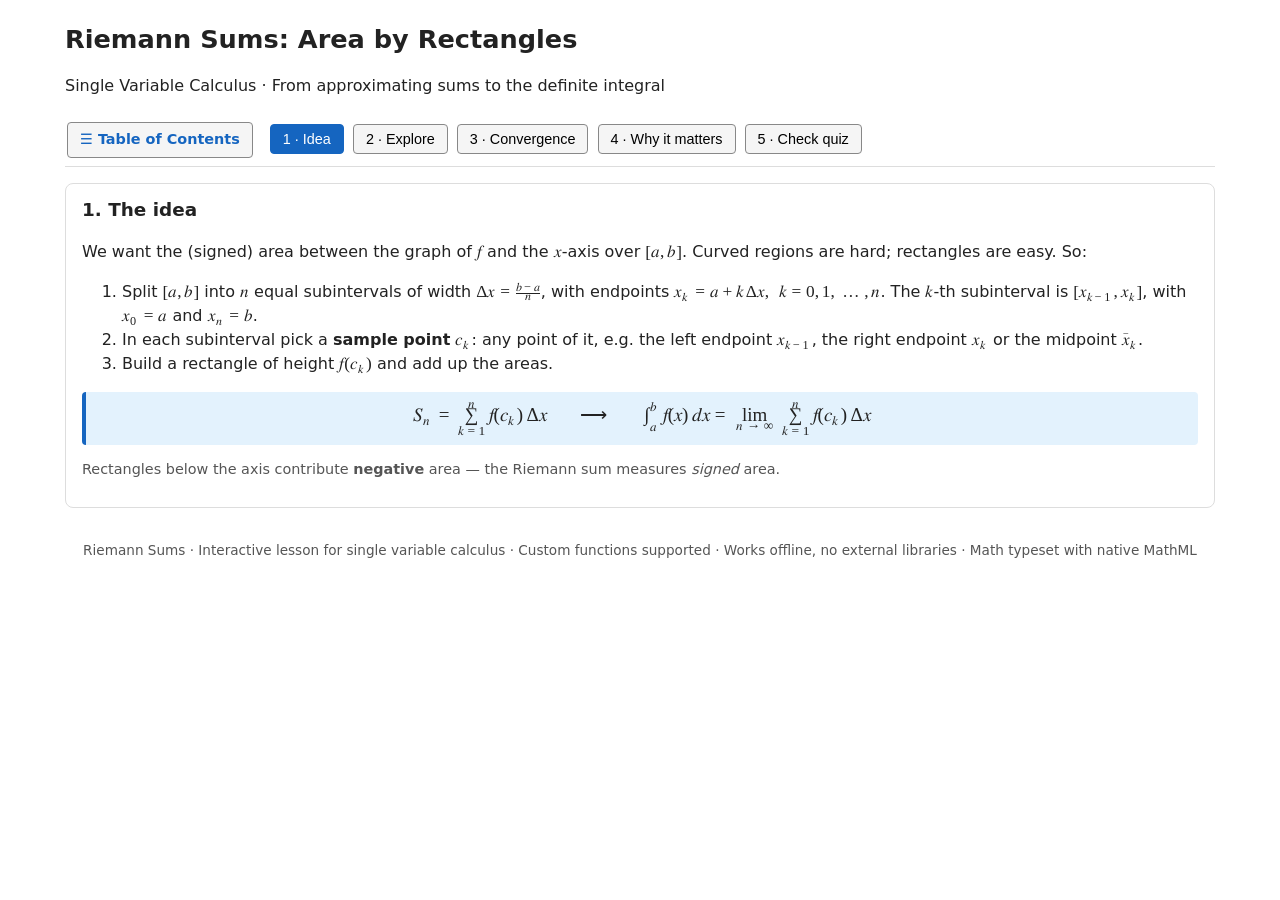
==== commit 46e311aa: "Add files via upload" ====
--- a/RiemannSumV4.html
+++ b/RiemannSumV4.html
@@ -12,16 +12,41 @@
   .grid2 { display: grid; grid-template-columns: 1fr 300px; gap: 16px; }
   @media (max-width: 860px) { .grid2 { grid-template-columns: 1fr; } }
   canvas { width: 100%; display: block; border: 1px solid var(--border); border-radius: 6px; background: #fff; }
-  #plot { height: 420px; cursor: crosshair; }
+  #plot { height: 420px; cursor: crosshair; touch-action: pan-y; }
+  /* Explore layout: the graph + results stay pinned while the controls scroll (sticky is switched off by
+     layoutVars() in the script if the pinned block would not fit the screen) */
+  :root { --navh: 50px; }
+  .plotcol { background: #fff; min-width: 0; }
+  @media (min-width: 861px) and (min-height: 600px) {
+    .plotcol { position: sticky; top: calc(var(--navh) + 8px); align-self: start; z-index: 2; }
+    #plot { height: clamp(260px, calc(100vh - var(--navh) - 210px), 420px);
+            height: clamp(260px, calc(100svh - var(--navh) - 210px), 420px); }
+  }
+  @media (max-width: 860px) {
+    #plot { height: clamp(220px, 45vh, 340px); height: clamp(220px, 45svh, 340px); }
+  }
+  @media (min-width: 600px) and (max-width: 860px) and (min-height: 800px) {
+    .plotcol { position: sticky; top: var(--navh); z-index: 2; padding-bottom: 8px;
+               border-bottom: 1px solid var(--border); box-shadow: 0 8px 8px -8px rgba(0,0,0,.25); }
+    #plot { height: 35vh; height: 35svh; }
+  }
+  .plotcol.nosticky { position: static; box-shadow: none; border-bottom: 0; }
+  .readbar { display: flex; flex-wrap: wrap; gap: 4px 18px; margin-top: 6px; padding: 6px 10px; font-size: 0.85rem;
+             background: var(--soft); border: 1px solid var(--border); border-radius: 6px; }
+  .readbar > div { display: flex; flex-direction: column; }
+  .readbar .lbl { color: var(--muted); font-size: 0.8rem; }
+  .readbar .val { font-family: ui-monospace, Consolas, monospace; }
+  #warn:empty, #dwarn:empty { display: none; }
+  .legend .hint { white-space: normal; }
+  .plotwrap { position: relative; }
+  .zoombar { position: absolute; top: 6px; right: 6px; display: flex; gap: 4px; }
+  .zoombar button { min-width: 28px; height: 26px; padding: 0 6px; font-size: 0.9rem; line-height: 1; opacity: 0.9; }
   #conv { height: 280px; }
   .ctl { margin-bottom: 10px; }
   .ctl label { display: block; font-size: 0.85rem; color: var(--muted); margin-bottom: 2px; }
   .ctl input[type=number] { width: 80px; }
   .ctl input[type=range] { width: 100%; }
   .methods label { display: block; font-size: 0.92rem; color: var(--ink); cursor: pointer; }
-  table.read { width: 100%; border-collapse: collapse; font-size: 0.92rem; }
-  table.read td { padding: 3px 4px; border-bottom: 1px solid #eee; }
-  table.read td:last-child { text-align: right; font-family: ui-monospace, Consolas, monospace; }
   .big { font-size: 1.15rem; font-weight: bold; color: var(--accent); }
   #sigma { background: var(--soft); border: 1px dashed var(--border); border-radius: 6px;
            padding: 8px 10px; overflow-x: auto; white-space: nowrap; }
@@ -92,22 +117,22 @@
     <li>Split <math><mo>[</mo><mi>a</mi><mo>,</mo><mi>b</mi><mo>]</mo></math> into <math><mi>n</mi></math> equal subintervals of width
         <math><mi mathvariant="normal">Δ</mi><mi>x</mi><mo>=</mo><mfrac><mrow><mi>b</mi><mo>−</mo><mi>a</mi></mrow><mi>n</mi></mfrac></math>,
         with endpoints
-        <math><msub><mi>x</mi><mi>i</mi></msub><mo>=</mo><mi>a</mi><mo>+</mo><mi>i</mi><mspace width="0.1em"/><mi mathvariant="normal">Δ</mi><mi>x</mi><mo>,</mo><mspace width="0.4em"/><mi>i</mi><mo>=</mo><mn>0</mn><mo>,</mo><mn>1</mn><mo>,</mo><mo>…</mo><mo>,</mo><mi>n</mi></math>.</li>
-    <li>In each subinterval <math><mo>[</mo><msub><mi>x</mi><mrow><mi>i</mi><mo>−</mo><mn>1</mn></mrow></msub><mo>,</mo><msub><mi>x</mi><mi>i</mi></msub><mo>]</mo></math>
-        pick a <b>sample point</b> <math><msubsup><mi>x</mi><mi>i</mi><mo>*</mo></msubsup></math> (left end, right end, midpoint, …).</li>
-    <li>Build a rectangle of height <math><mi>f</mi><mo stretchy="false">(</mo><msubsup><mi>x</mi><mi>i</mi><mo>*</mo></msubsup><mo stretchy="false">)</mo></math> and add up the areas.</li>
+        <math><msub><mi>x</mi><mi>k</mi></msub><mo>=</mo><mi>a</mi><mo>+</mo><mi>k</mi><mspace width="0.1em"/><mi mathvariant="normal">Δ</mi><mi>x</mi><mo>,</mo><mspace width="0.4em"/><mi>k</mi><mo>=</mo><mn>0</mn><mo>,</mo><mn>1</mn><mo>,</mo><mo>…</mo><mo>,</mo><mi>n</mi></math>.
+        The <math><mi>k</mi></math>-th subinterval is <math><mo>[</mo><msub><mi>x</mi><mrow><mi>k</mi><mo>−</mo><mn>1</mn></mrow></msub><mo>,</mo><msub><mi>x</mi><mi>k</mi></msub><mo>]</mo></math>, with <math><msub><mi>x</mi><mn>0</mn></msub><mo>=</mo><mi>a</mi></math> and <math><msub><mi>x</mi><mi>n</mi></msub><mo>=</mo><mi>b</mi></math>.</li>
+    <li>In each subinterval pick a <b>sample point</b> <math><msub><mi>c</mi><mi>k</mi></msub></math>: any point of it, e.g. the left endpoint <math><msub><mi>x</mi><mrow><mi>k</mi><mo>−</mo><mn>1</mn></mrow></msub></math>, the right endpoint <math><msub><mi>x</mi><mi>k</mi></msub></math> or the midpoint <math><msub><mover><mi>x</mi><mo>‾</mo></mover><mi>k</mi></msub></math>.</li>
+    <li>Build a rectangle of height <math><mi>f</mi><mo stretchy="false">(</mo><msub><mi>c</mi><mi>k</mi></msub><mo stretchy="false">)</mo></math> and add up the areas.</li>
   </ol>
   <div class="formula">
     <math displaystyle="true">
       <msub><mi>S</mi><mi>n</mi></msub><mo>=</mo>
-      <munderover><mo>∑</mo><mrow><mi>i</mi><mo>=</mo><mn>1</mn></mrow><mi>n</mi></munderover>
-      <mi>f</mi><mo stretchy="false">(</mo><msubsup><mi>x</mi><mi>i</mi><mo>*</mo></msubsup><mo stretchy="false">)</mo><mspace width="0.17em"/><mi mathvariant="normal">Δ</mi><mi>x</mi>
+      <munderover><mo>∑</mo><mrow><mi>k</mi><mo>=</mo><mn>1</mn></mrow><mi>n</mi></munderover>
+      <mi>f</mi><mo stretchy="false">(</mo><msub><mi>c</mi><mi>k</mi></msub><mo stretchy="false">)</mo><mspace width="0.17em"/><mi mathvariant="normal">Δ</mi><mi>x</mi>
       <mspace width="1.5em"/><mo>⟶</mo><mspace width="1.5em"/>
       <msubsup><mo>∫</mo><mi>a</mi><mi>b</mi></msubsup><mi>f</mi><mo stretchy="false">(</mo><mi>x</mi><mo stretchy="false">)</mo><mspace width="0.17em"/><mi>d</mi><mi>x</mi>
       <mo>=</mo>
       <munder><mo movablelimits="false">lim</mo><mrow><mi>n</mi><mo>→</mo><mi>∞</mi></mrow></munder>
-      <munderover><mo>∑</mo><mrow><mi>i</mi><mo>=</mo><mn>1</mn></mrow><mi>n</mi></munderover>
-      <mi>f</mi><mo stretchy="false">(</mo><msubsup><mi>x</mi><mi>i</mi><mo>*</mo></msubsup><mo stretchy="false">)</mo><mspace width="0.17em"/><mi mathvariant="normal">Δ</mi><mi>x</mi>
+      <munderover><mo>∑</mo><mrow><mi>k</mi><mo>=</mo><mn>1</mn></mrow><mi>n</mi></munderover>
+      <mi>f</mi><mo stretchy="false">(</mo><msub><mi>c</mi><mi>k</mi></msub><mo stretchy="false">)</mo><mspace width="0.17em"/><mi mathvariant="normal">Δ</mi><mi>x</mi>
     </math>
   </div>
   <p class="hint">Rectangles below the axis contribute <b>negative</b> area — the Riemann sum measures <i>signed</i> area.</p>
@@ -116,16 +141,29 @@
 <section id="explore">
   <h2>2. Explore</h2>
   <div class="grid2">
-    <div>
-      <canvas id="plot"></canvas>
+    <div class="plotcol" id="plotcol">
+      <div class="plotwrap">
+        <canvas id="plot"></canvas>
+        <div class="zoombar">
+          <button id="zin" title="Zoom in">+</button>
+          <button id="zout" title="Zoom out">−</button>
+          <button id="zreset" title="Reset view (or double-click the graph)">Reset</button>
+        </div>
+      </div>
       <div class="legend" style="margin-top:6px">
         <span><i class="swatch" style="background:rgba(21,101,192,.35)"></i>positive contribution</span>
         <span><i class="swatch" style="background:rgba(198,40,40,.35)"></i>negative contribution</span>
-        <span><i class="swatch" style="background:#6a1b9a;border-radius:50%"></i>sample point <math><msubsup><mi>x</mi><mi>i</mi><mo>*</mo></msubsup></math></span>
-        <span class="hint">Hover a rectangle for its details.</span>
+        <span><i class="swatch" style="background:#6a1b9a;border-radius:50%"></i>sample point <math><msub><mi>c</mi><mi>k</mi></msub></math></span>
+        <span class="hint">Hover or tap a rectangle for its details. Zoom: Ctrl + scroll (add Shift: x only, Alt: y only) or pinch with two fingers. Pan: drag, or two fingers on touch. Double-click / double-tap to reset.</span>
       </div>
-      <h3>Sum written out</h3>
-      <div id="sigma"></div>
+      <div class="readbar">
+        <div><span class="lbl"><math><mi mathvariant="normal">Δ</mi><mi>x</mi></math></span><span id="rdx" class="val"></span></div>
+        <div><span class="lbl">Numerical integration value <math><msub><mi>S</mi><mi>n</mi></msub></math></span><span id="rs" class="val big"></span></div>
+        <div><span class="lbl" id="lex">Exact <math><msubsup><mo>∫</mo><mi>a</mi><mi>b</mi></msubsup><mi>f</mi><mo stretchy="false">(</mo><mi>x</mi><mo stretchy="false">)</mo><mspace width="0.17em"/><mi>d</mi><mi>x</mi></math></span><span id="rex" class="val"></span></div>
+        <div><span class="lbl" id="lerr">Error <math><msub><mi>S</mi><mi>n</mi></msub><mo>−</mo><mtext>exact</mtext></math></span><span id="rerr" class="val"></span></div>
+        <div><span class="lbl">Relative error</span><span id="rrel" class="val"></span></div>
+      </div>
+      <p id="dwarn" style="font-size:.85rem;color:var(--bad);margin:6px 0 0"></p>
     </div>
     <div>
       <div class="ctl">
@@ -151,6 +189,7 @@
         <div><label><math><mi>a</mi></math></label><input type="number" id="a" step="0.5"></div>
         <div><label><math><mi>b</mi></math></label><input type="number" id="b" step="0.5"></div>
       </div>
+      <p id="warn" class="error" style="font-size:.85rem;margin:-4px 0 10px"></p>
       <div class="ctl">
         <label>Number of subintervals <math><mi>n</mi><mo>=</mo></math> <b id="nval">4</b></label>
         <input type="range" id="n" min="1" max="100" value="4">
@@ -167,17 +206,10 @@
         <label><input type="radio" name="m" value="rand"> Random point <button id="reroll" style="font-size:.75rem;padding:1px 6px">re-roll</button></label>
         <label><input type="radio" name="m" value="T"> Trapezoid (<math><msub><mi>T</mi><mi>n</mi></msub></math>)</label>
       </div>
-      <table class="read">
-        <tr><td><math><mi mathvariant="normal">Δ</mi><mi>x</mi></math></td><td id="rdx"></td></tr>
-        <tr><td>Riemann sum <math><msub><mi>S</mi><mi>n</mi></msub></math></td><td id="rs" class="big"></td></tr>
-        <tr><td id="lex">Exact <math><msubsup><mo>∫</mo><mi>a</mi><mi>b</mi></msubsup><mi>f</mi><mo stretchy="false">(</mo><mi>x</mi><mo stretchy="false">)</mo><mspace width="0.17em"/><mi>d</mi><mi>x</mi></math></td><td id="rex"></td></tr>
-        <tr><td id="lerr">Error <math><msub><mi>S</mi><mi>n</mi></msub><mo>−</mo><mtext>exact</mtext></math></td><td id="rerr"></td></tr>
-        <tr><td>Relative error</td><td id="rrel"></td></tr>
-      </table>
-      <p id="warn" class="error" style="font-size:.85rem"></p>
-      <p id="dwarn" style="font-size:.85rem;color:var(--bad)"></p>
     </div>
   </div>
+  <h3>Sum written out</h3>
+  <div id="sigma"></div>
   <h3>Try these <button id="toggleEx" style="font-size:.8rem;margin-left:8px">Show all explanations</button></h3>
   <p class="hint">Try each one in the explorer first, then open the explanation to check your reasoning.</p>
   <div class="task">① <math><mi>f</mi><mo stretchy="false">(</mo><mi>x</mi><mo stretchy="false">)</mo><mo>=</mo><msup><mi>x</mi><mn>2</mn></msup></math> on
@@ -311,7 +343,7 @@
 const DX   = `<mi mathvariant="normal">Δ</mi><mi>x</mi>`;
 const ivl  = (a, b) => row(mo("["), a, mo(","), b, mo("]"));
 const integ = (a, b, f) => `<msubsup><mo>∫</mo>${a}${b}</msubsup>${f}${sp}<mi>d</mi><mi>x</mi>`;
-const sumTo = top => `<munderover><mo>∑</mo>${row(mi("i"), mo("="), mn(1))}${top}</munderover>`;
+const sumTo = top => `<munderover><mo>∑</mo>${row(mi("k"), mo("="), mn(1))}${top}</munderover>`;
 const fof  = arg => row(mi("f"), mo("("), arg, mo(")"));
 
 // ---------- Functions ----------
@@ -548,6 +580,8 @@
 }
 
 let view = null, rects = [];
+let zoom = null;   // user-chosen {xmin, xmax, ymin, ymax}; null = automatic fit
+const tickLabel = (v, step) => String(+v.toFixed(Math.min(12, Math.max(0, -Math.floor(Math.log10(step) + 1e-9)))));
 
 function drawPlot() {
   const c = $("plot"), { ctx, w, h } = setupCanvas(c);
@@ -566,23 +600,31 @@
     ymin = Math.min(0, lo); ymax = Math.max(0, hi);
   }
   const yp = 0.1*(ymax-ymin || 1); ymin -= yp; ymax += yp;
-  const L = 44, Rm = 12, T = 12, B = 28;
+  const auto = { xmin, xmax, ymin, ymax };
+  if (zoom) ({ xmin, xmax, ymin, ymax } = zoom);
+  $("zreset").disabled = !zoom;
+
+  ctx.font = "11px system-ui";
+  const sx = niceStep(xmax-xmin), sy = niceStep(ymax-ymin), xt = [], yt = [];
+  for (let k = Math.ceil(xmin/sx); k*sx <= xmax; k++) xt.push(k*sx);
+  for (let k = Math.ceil(ymin/sy); k*sy <= ymax; k++) yt.push(k*sy);
+  const ylabs = yt.map(y => tickLabel(y, sy));
+  const L = Math.max(44, Math.ceil(Math.max(0, ...ylabs.map(s => ctx.measureText(s).width))) + 10), Rm = 12, T = 12, B = 28;
   const X = x => L + (x-xmin)/(xmax-xmin)*(w-L-Rm);
   const Y = y => T + (ymax-y)/(ymax-ymin)*(h-T-B);
-  view = { X, Y, xmin, xmax, L, Rm, w };
-
-  ctx.font = "11px system-ui"; ctx.fillStyle = "#777"; ctx.strokeStyle = "#eee"; ctx.lineWidth = 1;
-  const sx = niceStep(xmax-xmin), sy = niceStep(ymax-ymin);
-  for (let x = Math.ceil(xmin/sx)*sx; x <= xmax; x += sx) {
+  view = { X, Y, xmin, xmax, ymin, ymax, L, Rm, T, B, w, h, auto };
+
+  ctx.fillStyle = "#777"; ctx.strokeStyle = "#eee"; ctx.lineWidth = 1;
+  for (const x of xt) {
     ctx.beginPath(); ctx.moveTo(X(x), T); ctx.lineTo(X(x), h-B); ctx.stroke();
-    ctx.textAlign = "center"; ctx.fillText(+x.toFixed(4), X(x), h-B+14);
-  }
-  for (let y = Math.ceil(ymin/sy)*sy; y <= ymax; y += sy) {
+    ctx.textAlign = "center"; ctx.fillText(tickLabel(x, sx), X(x), h-B+14);
+  }
+  yt.forEach((y, j) => {
     ctx.beginPath(); ctx.moveTo(L, Y(y)); ctx.lineTo(w-Rm, Y(y)); ctx.stroke();
-    ctx.textAlign = "right"; ctx.fillText(+y.toFixed(4), L-4, Y(y)+4);
-  }
+    ctx.textAlign = "right"; ctx.fillText(ylabs[j], L-4, Y(y)+4);
+  });
   ctx.strokeStyle = "#444"; ctx.lineWidth = 1.2;
-  ctx.beginPath(); ctx.moveTo(L, Y(0)); ctx.lineTo(w-Rm, Y(0)); ctx.stroke();
+  if (ymin <= 0 && ymax >= 0) { ctx.beginPath(); ctx.moveTo(L, Y(0)); ctx.lineTo(w-Rm, Y(0)); ctx.stroke(); }
   if (xmin <= 0 && xmax >= 0) { ctx.beginPath(); ctx.moveTo(X(0), T); ctx.lineTo(X(0), h-B); ctx.stroke(); }
 
   ctx.save(); ctx.beginPath(); ctx.rect(L, T, w-L-Rm, h-T-B); ctx.clip();
@@ -597,9 +639,9 @@
     ctx.lineWidth = n > 60 ? 0.5 : 1;
     ctx.beginPath();
     if (m === "T") {
-      ctx.moveTo(X(xl), Y(0)); ctx.lineTo(X(xl), Yc(f(xl))); ctx.lineTo(X(xr), Yc(f(xr))); ctx.lineTo(X(xr), Y(0));
+      ctx.moveTo(X(xl), Yc(0)); ctx.lineTo(X(xl), Yc(f(xl))); ctx.lineTo(X(xr), Yc(f(xr))); ctx.lineTo(X(xr), Yc(0));
     } else {
-      ctx.rect(X(xl), Yc(Math.max(0, info.h)), X(xr)-X(xl), Math.abs(Yc(info.h)-Y(0)));
+      ctx.rect(X(xl), Yc(Math.max(0, info.h)), X(xr)-X(xl), Math.abs(Yc(info.h)-Yc(0)));
     }
     ctx.closePath(); ctx.fill(); ctx.stroke();
     rects.push({ i: i+1, xl, xr, ...info, area: info.h*dx });
@@ -621,8 +663,8 @@
   }
   ctx.restore();
   ctx.fillStyle = "#1565c0"; ctx.font = "italic bold 13px 'Cambria Math', 'STIX Two Math', serif"; ctx.textAlign = "center";
-  ctx.fillText("a", X(a), Y(0) - 6 > T ? Y(0) + 14 : T+10);
-  ctx.fillText("b", X(b), Y(0) - 6 > T ? Y(0) + 14 : T+10);
+  const ly = Math.min(Y(0) - 6 > T ? Y(0) + 14 : T+10, h-B-4);
+  for (const [s, v] of [["a", a], ["b", b]]) if (X(v) >= L && X(v) <= w-Rm) ctx.fillText(s, X(v), ly);
 }
 
 function drawConv() {
@@ -687,9 +729,9 @@
 
   // build the sum in MathML
   const name = { L: "L", R: "R", M: "M", rand: "S", T: "T" }[rule];
-  const xim1 = sub(mi("x"), row(mi("i"), mo("−"), mn(1)));
-  const xi = sub(mi("x"), mi("i"));
-  const pt = { L: xim1, R: xi, M: sub(mi("m"), mi("i")), rand: `<msubsup>${mi("x")}${mi("i")}${mo("*")}</msubsup>` }[rule];
+  const xim1 = sub(mi("x"), row(mi("k"), mo("−"), mn(1)));
+  const xi = sub(mi("x"), mi("k"));
+  const pt = { L: xim1, R: xi, M: sub(`<mover><mi>x</mi><mo>‾</mo></mover>`, mi("k")), rand: sub(mi("c"), mi("k")) }[rule];
   const lhs = sub(mi(name), mn(n)) + mo("=") + sumTo(mn(n));
   const res = `<mrow class="res">${mnum(s, 6)}</mrow>`;
   let lines = [];
@@ -712,7 +754,23 @@
   }
 }
 
-function render() { drawPlot(); updateReadout(); drawConv(); }
+// Pin the graph only when it fits: whole screen height side-by-side, at most 60% of it when stacked above the controls
+function layoutVars() {
+  const root = document.documentElement, pc = $("plotcol"), navh = document.querySelector("nav").offsetHeight;
+  root.style.setProperty("--navh", navh + "px");
+  pc.classList.remove("nosticky");
+  const stacked = matchMedia("(max-width: 860px)").matches;
+  let pinned = getComputedStyle(pc).position === "sticky" && pc.offsetHeight > 0;
+  if (pinned && navh + pc.offsetHeight + 8 > innerHeight * (stacked ? 0.6 : 1)) { pc.classList.add("nosticky"); pinned = false; }
+  root.style.scrollPaddingTop = pinned && stacked ? (navh + pc.offsetHeight + 8) + "px" : "";   // keep focused inputs out from under the pinned graph
+}
+document.addEventListener("focusin", e => {
+  const pc = $("plotcol");
+  if (!document.documentElement.style.scrollPaddingTop || pc.contains(e.target) || !$("explore").contains(e.target)) return;
+  const top = pc.getBoundingClientRect().bottom + 8, y = e.target.getBoundingClientRect().top;
+  if (y < top) window.scrollBy(0, y - top);
+});
+function render() { layoutVars(); drawPlot(); updateReadout(); drawConv(); }
 
 // ---------- Controls ----------
 function validate() {
@@ -721,11 +779,11 @@
   if (F.dmin !== undefined && a < F.dmin) { a = F.dmin; $("a").value = a; msg = `a must be ≥ ${F.dmin} for this function.`; }
   if (b <= a) { msg = "Need b > a."; $("warn").textContent = msg; return; }
   $("warn").textContent = msg;
-  state.a = a; state.b = b; render();
+  state.a = a; state.b = b; zoom = null; render();
 }
 function setN(n) { state.n = Math.max(1, Math.min(100, n)); $("n").value = state.n; render(); }
 function loadFn(k) {
-  state.fn = k; $("warn").textContent = "";
+  state.fn = k; $("warn").textContent = ""; zoom = null;
   $("custombox").hidden = k !== "custom";
   if (k === "custom") { applyCustom(); $("cexpr").focus(); return; }     // keep the current interval
   state.a = FUNCS[k].a; state.b = FUNCS[k].b; $("a").value = state.a; $("b").value = state.b; render();
@@ -751,6 +809,7 @@
   if (tree) {
     const C = FUNCS.custom;
     C.f = compile(tree); C.src = $("cexpr").value.trim();
+    if (state.fn === "custom") zoom = null;
   }
   if (state.fn === "custom") render();
 }
@@ -778,19 +837,105 @@
 
 // hover tooltip (plain text on dark background)
 const tip = $("tip");
-$("plot").addEventListener("mousemove", e => {
-  if (!view) return;
-  const r = e.target.getBoundingClientRect(), px = e.clientX - r.left;
+function showTip(clientX, clientY, above) {   // above: for touch, so the finger doesn't cover it
+  const r = $("plot").getBoundingClientRect(), px = clientX - r.left;
   const x = view.xmin + (px - view.L)/(view.w - view.L - view.Rm)*(view.xmax - view.xmin);
   const R = rects.find(q => x >= q.xl && x < q.xr);
   if (!R) { tip.style.display = "none"; return; }
-  tip.innerHTML = `Subinterval ${R.i}: [${fmt(R.xl, 4)}, ${fmt(R.xr, 4)}]<br>` +
-    (state.m === "T" ? `avg height = ${fmt(R.h, 4)}` : `x<sub>${R.i}</sub>* = ${fmt(R.xs, 4)}, f = ${fmt(R.h, 4)}`) +
+  tip.innerHTML = `Subinterval k = ${R.i}: [${fmt(R.xl, 4)}, ${fmt(R.xr, 4)}]<br>` +
+    (state.m === "T" ? `avg height = ${fmt(R.h, 4)}` : `c<sub>k</sub> = ${fmt(R.xs, 4)}, f(c<sub>k</sub>) = ${fmt(R.h, 4)}`) +
     `<br>area = ${fmt(R.area, 5)}`;
-  tip.style.display = "block"; tip.style.left = (e.clientX + 14) + "px"; tip.style.top = (e.clientY + 10) + "px";
+  tip.style.display = "block";
+  const tw = tip.offsetWidth, th = tip.offsetHeight;
+  tip.style.left = Math.max(4, Math.min(clientX + 14, innerWidth - tw - 4)) + "px";
+  tip.style.top = Math.max(4, above ? clientY - th - 24 : Math.min(clientY + 10, innerHeight - th - 4)) + "px";
+}
+$("plot").addEventListener("mousemove", e => { if (view && !drag) showTip(e.clientX, e.clientY, false); });
+$("plot").addEventListener("mouseleave", () => tip.style.display = "none");
+window.addEventListener("scroll", () => tip.style.display = "none", { passive: true });
+window.addEventListener("resize", render);
+
+// ---------- Zoom & pan ----------
+const ZMIN = 1e-3, ZMAX = 1e3;   // view size limits, relative to the automatic fit
+function zoomAt(fx, fy, px, py) {
+  const v = view, A = v.auto;
+  const cx = v.xmin + (px - v.L)/(v.w - v.L - v.Rm)*(v.xmax - v.xmin);
+  const cy = v.ymax - (py - v.T)/(v.h - v.T - v.B)*(v.ymax - v.ymin);
+  const lim = (f, cur, full) => Math.min(full*ZMAX, Math.max(full*ZMIN, cur*f)) / cur;
+  fx = lim(fx, v.xmax - v.xmin, A.xmax - A.xmin); fy = lim(fy, v.ymax - v.ymin, A.ymax - A.ymin);
+  zoom = { xmin: cx - (cx - v.xmin)*fx, xmax: cx + (v.xmax - cx)*fx, ymin: cy - (cy - v.ymin)*fy, ymax: cy + (v.ymax - cy)*fy };
+  drawPlot();
+}
+const zoomCenter = f => view && zoomAt(f, f, (view.L + view.w - view.Rm)/2, (view.T + view.h - view.B)/2);
+const resetZoom = () => { zoom = null; drawPlot(); };
+$("zin").onclick = () => zoomCenter(0.8);
+$("zout").onclick = () => zoomCenter(1.25);
+$("zreset").onclick = resetZoom;
+$("plot").addEventListener("dblclick", resetZoom);
+$("plot").addEventListener("wheel", e => {
+  if (!view || !e.ctrlKey) return;   // plain wheel scrolls the page; Ctrl+wheel (or trackpad pinch) zooms
+  e.preventDefault();
+  const r = e.target.getBoundingClientRect();
+  const d = (e.deltaY || e.deltaX) * (e.deltaMode === 1 ? 16 : e.deltaMode === 2 ? 400 : 1);
+  const f = Math.exp(Math.max(-300, Math.min(300, d)) * 0.0015);
+  zoomAt(e.altKey ? 1 : f, e.shiftKey ? 1 : f, e.clientX - r.left, e.clientY - r.top);
+}, { passive: false });
+
+let drag = null, panFrame = 0;
+$("plot").addEventListener("mousedown", e => {
+  if (e.button !== 0 || !view) return;
+  e.preventDefault();
+  drag = { x: e.clientX, y: e.clientY, v: { ...view } };
+  $("plot").style.cursor = "grabbing"; tip.style.display = "none";
 });
-$("plot").addEventListener("mouseleave", () => tip.style.display = "none");
-window.addEventListener("resize", render);
+window.addEventListener("mousemove", e => {
+  if (!drag) return;
+  const v = drag.v;
+  const dx = (e.clientX - drag.x)/(v.w - v.L - v.Rm)*(v.xmax - v.xmin);
+  const dy = (e.clientY - drag.y)/(v.h - v.T - v.B)*(v.ymax - v.ymin);
+  zoom = { xmin: v.xmin - dx, xmax: v.xmax - dx, ymin: v.ymin + dy, ymax: v.ymax + dy };
+  if (!panFrame) panFrame = requestAnimationFrame(() => { panFrame = 0; drawPlot(); });
+});
+window.addEventListener("mouseup", () => { if (drag) { drag = null; $("plot").style.cursor = ""; } });
+
+// Touch: one finger scrolls the page (touch-action: pan-y) and taps show details; two fingers pinch-zoom and pan
+let pinch = null, tap = null, lastTap = 0;
+const touchPts = e => { const r = $("plot").getBoundingClientRect(); return [...e.touches].slice(0, 2).map(t => ({ x: t.clientX - r.left, y: t.clientY - r.top })); };
+$("plot").addEventListener("touchstart", e => {
+  if (!view) return;
+  if (e.touches.length === 2) {
+    e.preventDefault(); tap = null; tip.style.display = "none";
+    const [p, q] = touchPts(e);
+    pinch = { v: { ...view }, mx: (p.x + q.x)/2, my: (p.y + q.y)/2, d: Math.max(10, Math.hypot(p.x - q.x, p.y - q.y)) };
+  } else if (e.touches.length === 1) tap = { x: e.touches[0].clientX, y: e.touches[0].clientY, t: Date.now() };
+  else pinch = tap = null;
+}, { passive: false });
+$("plot").addEventListener("touchmove", e => {
+  if (pinch && e.touches.length === 2) {
+    if (e.cancelable) e.preventDefault();
+    const v = pinch.v, A = v.auto, [p, q] = touchPts(e), pw = v.w - v.L - v.Rm, ph = v.h - v.T - v.B;
+    const vw = v.xmax - v.xmin, vh = v.ymax - v.ymin, s = pinch.d / Math.max(10, Math.hypot(p.x - q.x, p.y - q.y));
+    const sx = Math.min(ZMAX*(A.xmax - A.xmin), Math.max(ZMIN*(A.xmax - A.xmin), vw*s)) / vw;
+    const sy = Math.min(ZMAX*(A.ymax - A.ymin), Math.max(ZMIN*(A.ymax - A.ymin), vh*s)) / vh;
+    // keep the data point that was under the starting finger midpoint under the current midpoint
+    const cx = v.xmin + (pinch.mx - v.L)/pw*vw, cy = v.ymax - (pinch.my - v.T)/ph*vh;
+    const mx = (p.x + q.x)/2, my = (p.y + q.y)/2, xmin = cx - (mx - v.L)/pw*vw*sx, ymax = cy + (my - v.T)/ph*vh*sy;
+    zoom = { xmin, xmax: xmin + vw*sx, ymin: ymax - vh*sy, ymax };
+    if (!panFrame) panFrame = requestAnimationFrame(() => { panFrame = 0; drawPlot(); });
+  } else if (tap && Math.hypot(e.touches[0].clientX - tap.x, e.touches[0].clientY - tap.y) > 10) tap = null;
+}, { passive: false });
+$("plot").addEventListener("touchend", e => {
+  if (pinch && e.touches.length < 2) pinch = null;
+  if (tap && !e.touches.length && Date.now() - tap.t < 500) {
+    e.preventDefault();   // suppress the emulated mouse events (they would start a mouse drag)
+    if (Date.now() - lastTap < 350) { lastTap = 0; tip.style.display = "none"; resetZoom(); }
+    else { lastTap = Date.now(); showTip(tap.x, tap.y, true); }
+  }
+  if (!e.touches.length) tap = null;
+}, { passive: false });
+$("plot").addEventListener("touchcancel", () => { pinch = tap = null; });
+$("plot").addEventListener("gesturestart", e => e.preventDefault());   // Safari: no page zoom while pinching the graph
+document.addEventListener("touchstart", e => { if (e.target !== $("plot")) tip.style.display = "none"; }, { passive: true });
 
 // ---------- Tabs ----------
 document.querySelectorAll("nav button[data-t]").forEach(btn => btn.onclick = () => {
@@ -887,7 +1032,7 @@
     `A Riemann sum for ${m(mi("f"))} over ${AB} comes out <b>negative</b>. The best interpretation is:`,
     txtOpt("More (rectangle) area lies below the x-axis than above it"),
     shuffle([txtOpt("A computational mistake — areas cannot be negative"), txtOpt(`${m(DX)} must be negative`), txtOpt(`${m(mi("f"))} is negative everywhere on ${AB}`)]),
-    `Rectangles below the axis have negative height ${m(fof(`<msubsup>${mi("x")}${mi("i")}${mo("*")}</msubsup>`))}, so the sum measures signed area. ${m(mi("f"))} can still be positive somewhere — try ${m(mi("x") + mo("−") + mn(2))} on ${m(ivl(mn(0), mn(3)))}.`);
+    `Rectangles below the axis have negative height ${m(fof(sub(mi("c"), mi("k"))))}, so the sum measures signed area. ${m(mi("f"))} can still be positive somewhere — try ${m(mi("x") + mo("−") + mn(2))} on ${m(ivl(mn(0), mn(3)))}.`);
   if (v === "zero") return makeQ(
     `A Riemann sum for a function that is <b>not</b> identically zero equals <b>0</b>. The best interpretation is:`,
     txtOpt("Rectangle areas above and below the x-axis cancel out"),
@@ -918,7 +1063,7 @@
 // Q6 — recognising a limit of sums as a definite integral
 function g6() {
   const a = pick([0, 0, 1, 2]), L = pick([1, 1, 2, 3]), p = pick([2, 3]);
-  const step = L === 1 ? frac(mi("i"), mi("n")) : frac(row(mn(L), mi("i")), mi("n"));
+  const step = L === 1 ? frac(mi("k"), mi("n")) : frac(row(mn(L), mi("k")), mi("n"));
   const xi = a === 0 ? step : row(mn(a), mo("+"), step);
   const xp = pw => pw === 1 ? mi("x") : sup(mi("x"), mn(pw));
   const I = (lo, hi, pw) => ({ k: `${lo},${hi},${pw}`, t: m(integ(mn(lo), mn(hi), xp(pw))) });
@@ -929,7 +1074,7 @@
     `Which definite integral equals ${m(LIM + sumTo(mi("n")) + sup(row(moS("("), xi, moS(")")), mn(p)) + mo("·") + frac(mn(L), mi("n")))}?`,
     I(a, a + L, p), shuffle(dist),
     `${m(DX + mo("=") + frac(mn(L), mi("n")))} means ${m(mi("b") + mo("−") + mi("a") + mo("=") + mn(L))}. ` +
-    `The points ${m(sub(mi("x"), mi("i")) + mo("=") + xi)} are right endpoints starting from ${m(mi("a") + mo("=") + mn(a))}, so ${m(mi("b") + mo("=") + mn(a + L))}; the height is ${m(sup(sub(mi("x"), mi("i")), mn(p)))}. ` +
+    `The points ${m(sub(mi("x"), mi("k")) + mo("=") + xi)} are right endpoints starting from ${m(mi("a") + mo("=") + mn(a))}, so ${m(mi("b") + mo("=") + mn(a + L))}; the height is ${m(sup(sub(mi("x"), mi("k")), mn(p)))}. ` +
     `So it is ${m(integ(mn(a), mn(a + L), xp(p)) + mo("=") + ratM(num, den))}.`);
 }
 
